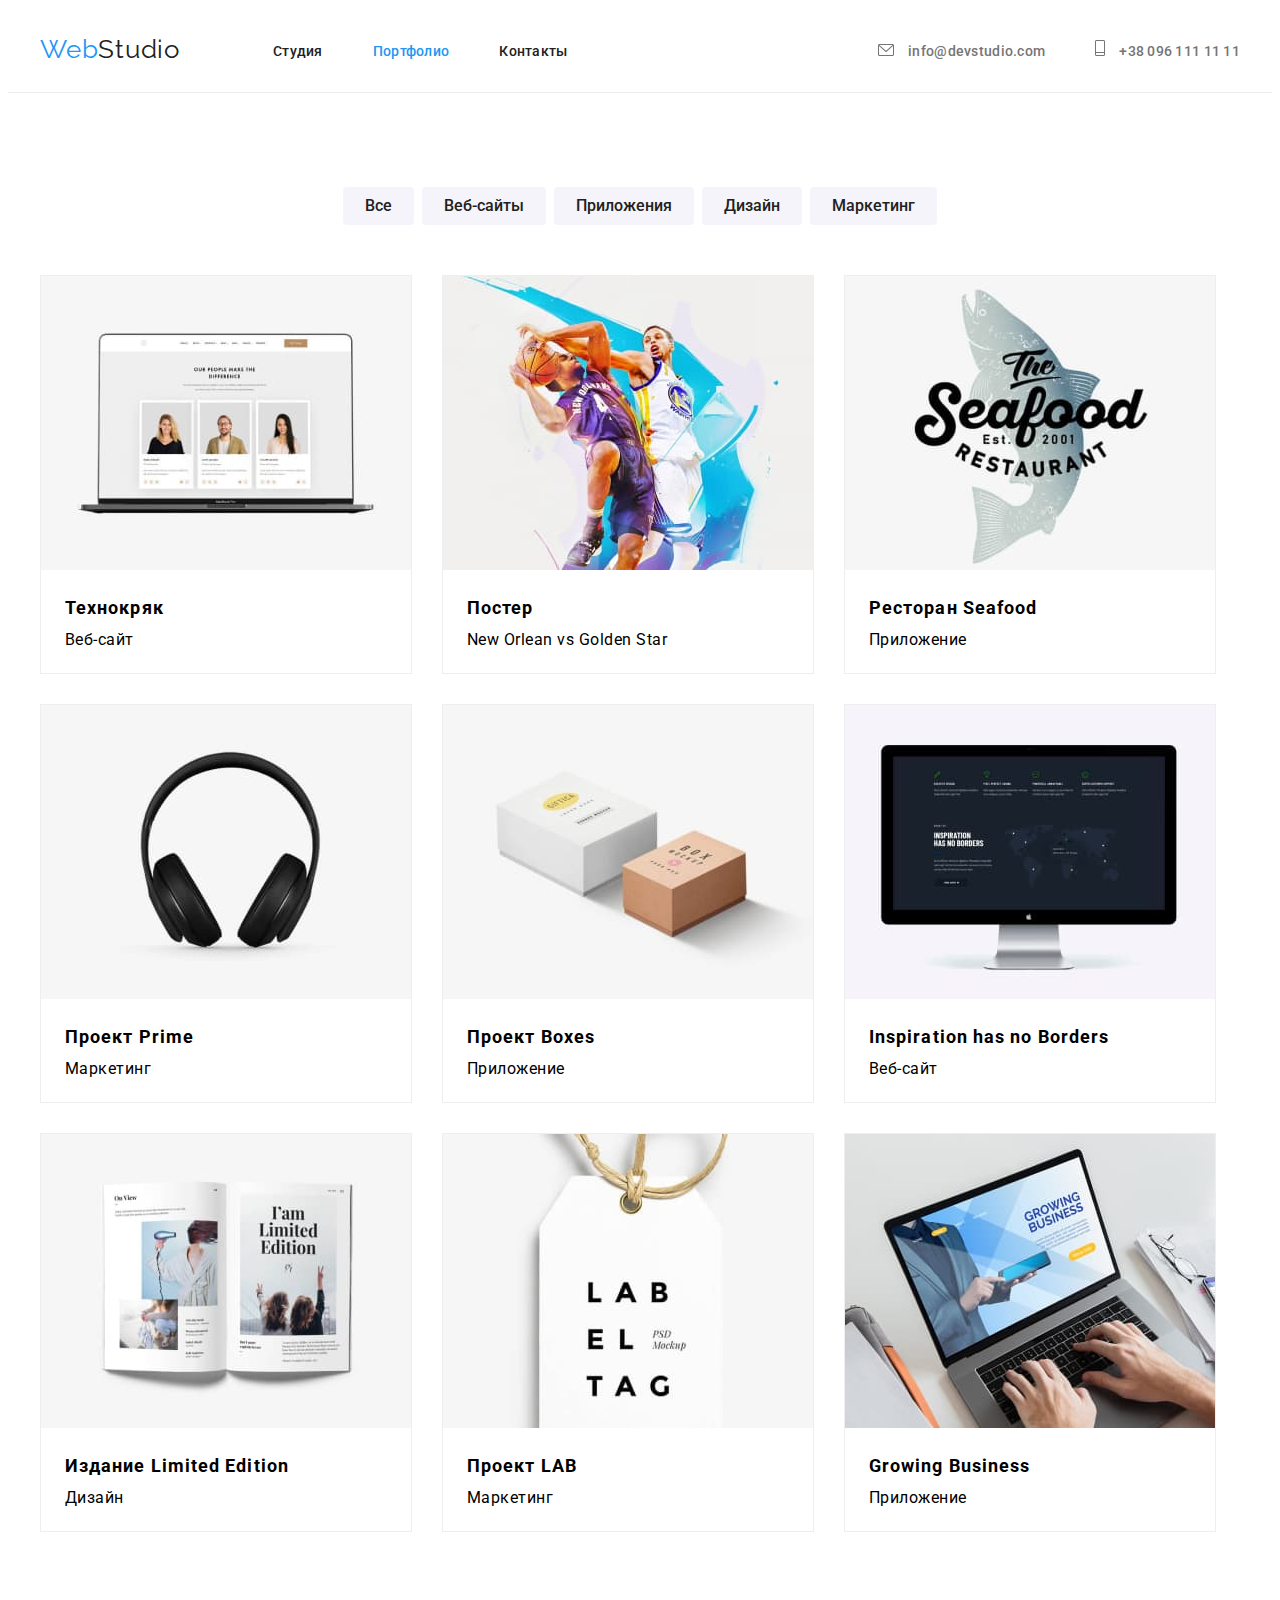
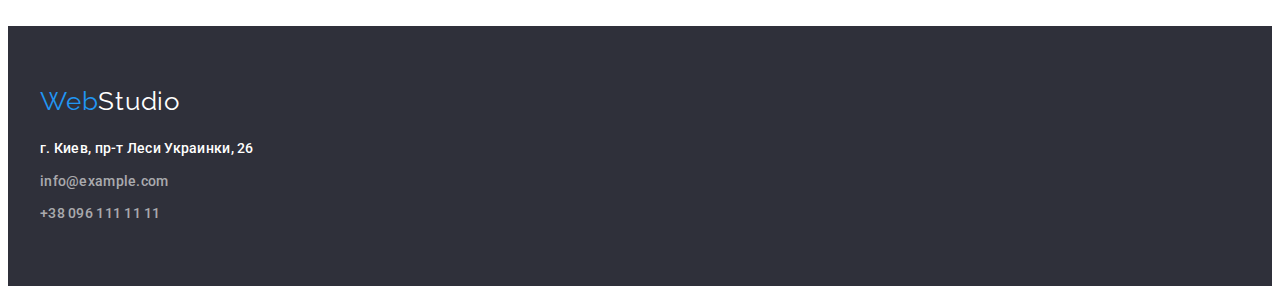
==== portfolio.html @ 7af0844d "rf" ====
<!DOCTYPE html>
<html lang="ru">
  <head>
    <meta charset="UTF-8" />
    <meta http-equiv="X-UA-Compatible" content="IE=edge" />
    <meta name="viewport" content="width=device-width, initial-scale=1.0" />
    <title>Portfolio</title>
    <link rel="preconnect" href="https://fonts.googleapis.com" />
    <link rel="preconnect" href="https://fonts.gstatic.com" crossorigin />
    <link
      href="https://fonts.googleapis.com/css2?family=Raleway:ital,wght@0,700;1,700&display=swap"
      rel="stylesheet"
    />
    <link
      href="https://fonts.googleapis.com/css2?family=Raleway:wght@700&family=Roboto:wght@400;500;700;900&family=Shizuru&display=swap"
      rel="stylesheet"
    />
    <link
      rel="stylesheet"
      href="https://cdnjs.cloudflare.com/ajax/libs/modern-normalize/1.1.0/modern-normalize.min.css"
      integrity="sha512-wpPYUAdjBVSE4KJnH1VR1HeZfpl1ub8YT/NKx4PuQ5NmX2tKuGu6U/JRp5y+Y8XG2tV+wKQpNHVUX03MfMFn9Q=="
      crossorigin="anonymous"
      referrerpolicy="no-referrer"
    />
    <link rel="stylesheet" href="./css/styles.css" />
  </head>
  <body>
    <header class="border">
      <div class="container container-flex">
        <nav class="container-flex">
          <a href="index.html" class="header-logo a logo"
            ><span class="header-logo-styles">Web</span>Studio</a
          >
          <ul class="list container-flex header-stydia">
            <li class="header-info-margin">
              <a class="header-items a" href="index.html">Студия</a>
            </li>
            <li class="header-info-margin header-port">
              <a class="header-items a" href="portfolio.html"
                ><span class="portfolio">Портфолио</span></a
              >
            </li>
            <li class="header-info-margin header-cont">
              <a class="header-items a" href="#contacts">Контакты</a>
            </li>
          </ul>
        </nav>
        <ul class="list container-flex header-email">
          <li class="header-info-margin icon-email">
            <a class="header-contakty a conatakt" href="mailto:"
              >info@devstudio.com</a
            >
          </li>
          <li class="header-info-margin header-tele icon-tel">
            <a class="header-contakty a" href="tel:+380961111111"
              >+38 096 111 11 11</a
            >
          </li>
        </ul>
      </div>
    </header>
    <main>
      <section class="portfolio-section">
        <div class="container">
          <h1 class="visually-hidden">
            Ключевые моменты и решения для бизнеса
          </h1>

          <ul class="list header-flex-partfolio header-center">
            <li class="portfolio-btn-padding">
              <button type="button" class="portfolio-btn btn-text-padding">
                Все
              </button>
            </li>
            <li class="portfolio-btn-padding">
              <button type="button" class="portfolio-btn btn-text-padding">
                Веб-сайты
              </button>
            </li>
            <li class="portfolio-btn-padding">
              <button type="button" class="portfolio-btn btn-text-padding">
                Приложения
              </button>
            </li>
            <li class="portfolio-btn-padding">
              <button type="button" class="portfolio-btn btn-text-padding">
                Дизайн
              </button>
            </li>
            <li class="portfolio-btn-padding">
              <button type="button" class="portfolio-btn btn-text-padding">
                Маркетинг
              </button>
            </li>
          </ul>

          <ul class="portfolio-padding portfolio-img-flex">
            <li class="list border-box flex-box">
              <img
                src="./images/img8.jpg"
                alt="ноутбук с информацией"
                width="370"
                height="294"
              />
              <div class="portfolio-list-test">
                <h2 class="portfolio-text text-box">Технокряк</h2>
                <p class="portfolio-list text-box">Веб-сайт</p>
              </div>
            </li>
            <li class="list border-box flex-box">
              <img
                src="./images/img9.jpg"
                alt="постер с баскетболистами"
                width="370"
                height="294"
              />
              <div class="portfolio-list-test">
                <h2 class="portfolio-text text-box">Постер</h2>
                <p lang="en" class="portfolio-list text-box">
                  New Orlean vs Golden Star
                </p>
              </div class="portfolio-list-test">
            </li>
            <li class="list border-box flex-box">
              <img
                src="./images/img10.jpg"
                alt="логотип ресорана"
                width="370"
                height="294"
              />
              <div class="portfolio-list-test">
                <h2 class="portfolio-text text-box">Ресторан Seafood</h2>
                <p class="portfolio-list text-box">Приложение</p>
              </div>
            </li>
            <li class="list border-box flex-box">
              <img
                src="./images/img11.jpg"
                alt="чёрные большие наушники"
                width="370"
                height="294"
              />
              <div class="portfolio-list-test">
                <h2 class="portfolio-text text-box">Проект Prime</h2>
                <p class="portfolio-list text-box">Маркетинг</p>
              </div>
            </li>
            <li class="list border-box flex-box">
              <img
                src="./images/img12.jpg"
                alt="коробки"
                width="370"
                height="294"
              />
              <div class="portfolio-list-test">
                <h2 class="portfolio-text text-box">Проект Boxes</h2>
                <p class="portfolio-list text-box">Приложение</p>
              </div>
            </li>
            <li class="list border-box flex-box">
              <img
                src="./images/img13.jpg"
                alt="монитор apple"
                width="370"
                height="294"
              />
              <div class="portfolio-list-test">
                <h2 lang="en" class="portfolio-text text-box">
                  Inspiration has no Borders
                </h2>
                <p class="portfolio-list text-box">Веб-сайт</p>
              </div>
            </li>
            <li class="list border-box flex-box">
              <img
                src="./images/img14.jpg"
                alt="открытая книга"
                width="370"
                height="294"
              />
              <div class="portfolio-list-test">
                <h2 class="portfolio-text text-box">Издание Limited Edition</h2>
                <p class="portfolio-list text-box">Дизайн</p>
              </div>
            </li>
            <li class="list border-box flex-box">
              <img
                src="./images/img15.jpg"
                alt="бирка"
                width="370"
                height="294"
              />
              <div class="portfolio-list-test">
                <h2 class="portfolio-text text-box">Проект LAB</h2>
                <p class="portfolio-list text-box">Маркетинг</p>
              </div>
            </li>
            <li class="list border-box flex-box">
              <img
                src="./images/img16.jpg"
                alt="человек печатает на ноутбуке"
                width="370"
                height="294"
              />
              <div class="portfolio-list-test">
                <h2 lang="en" class="portfolio-text text-box">
                  Growing Business
                </h2>
                <p class="portfolio-list text-box">Приложение</p>
              </div>
            </li>
          </ul>
        </div>
      </section>
      <footer class="footer" id="contacts">
        <div class="container">
          <a href="index.html" class="footer-logo a logo"
            >Web<span class="footer-logo-text">Studio</span></a
          >

          <address class="footer-address">
            <ul class="list">
              <li class="cont-padding">
                <a
                  href="https://bit.ly/3pXMvUd"
                  target="_blank"
                  rel="noopener noreferrer"
                  class="footer-item a genera-text header-contakty"
                  >г. Киев, пр-т Леси Украинки, 26</a
                >
              </li>
              <li class="cont-padding">
                <a
                  href="mailto:info@devstudio.com"
                  class="footer-list a header-contakty"
                  >info@example.com</a
                >
              </li>
              <li class="cont-padding">
                <a
                  href="tel:+380961111111"
                  class="footer-list a genera-text header-contakty"
                  >+38 096 111 11 11</a
                >
              </li>
            </ul>
          </address>
        </div>
      </footer>
    </main>
  </body>
</html>
---- css/styles.css ----
:root {
  --header: #ffffff;
  --portfolio: #2196f3;
  --header-logo: #212121;
  --header-logo-styles: #2196f3;
  --header-color: #ffffff;
  --header-items: #212121;
  --main-item-heading: #212121;
  --main-item-text: #757575;
  --main-skills-heading: #212121;
  --team: #f5f4fa;
  --team-name: #212121;
  --team-profession: #757575;
  --footer-logo-text: #ffffff;
  --hero: #2f303a;
  --hover-focus: #2196f3;
  --contacty: #757575;
  --footer-logo: #ffffff;
}

body {
  font-family: "Roboto";
}

.a {
  text-decoration: none;
}
.list {
  padding: 0;
  margin: 0;
  list-style: none;
}

p,
h1,
h2,
h3,
h4,
h5,
h6 {
  margin: 0;
  padding: 0;
}

ul,
ol {
  padding-left: 0;
  margin: 0;
}

button {
  cursor: pointer;
}

img {
  width: 100%;
  height: auto;
  display: block;
}

.container {
  width: 1200px;

  padding: 0 15px;
  margin: 0 auto;
}

.logo {
  font-family: "Raleway";
  font-style: normal;
  font-size: 26px;
  line-height: 1.2;

  letter-spacing: 0.03em;
}

/* .section-avto {
  margin: auto;
} */
/* --------------------------------------------------------------general------------------------------------------------------------ */
.general {
  font-family: inherit;
  font-size: 36px;
  line-height: 1.2;
}

.genera-text {
  font-family: inherit;
  font-size: 14px;
  line-height: 1.71;
  letter-spacing: 0.03em;
}

.item-heading {
  font-family: inherit;
  font-size: 14px;
  line-height: 1.14;
  letter-spacing: 0.03em;
  text-transform: uppercase;
}

.visually-hidden {
  position: absolute;
  white-space: nowrap;
  width: 1px;
  height: 1px;
  overflow: hidden;
  border: 0;
  padding: 0;
  clip: rect(0 0 0 0);
  clip-path: inset(50%);
  margin: -1px;
}

.container-flex {
  display: flex;
  flex-direction: row;
  align-items: center;
}

.border {
  border-bottom: 1px solid #ececec;
}

/* ----------------------------------------------------------header-------------------------------------------------------------- */
.header {
  border-bottom: 1px solid #ececec;

  background: var(--header);
}

.header-center {
  display: flex;
  justify-content: center;
}

.head {
  margin: 24px 0 25px 0;
}

.header-logo {
  color: var(--header-logo);
}

.header-navigation {
  color: var(--header-navigation);
}

.header-logo-styles {
  color: var(--header-logo-styles);
}

.header-flex {
  display: flex;
}

.header-info-margin {
  padding-top: 32px;
  padding-bottom: 32px;
}

.header-flex-partfolio {
  margin-bottom: 50px;

  display: flex;
}

.header-items {
  font-family: inherit;
  font-weight: 500;
  font-size: 14px;
  line-height: 1.2;
  letter-spacing: 0.02em;

  color: var(--header-items);
}

.header-items:hover,
.header-items:focus {
  color: var(--hover-focus);
}

.header-contakty {
  font-family: inherit;
  font-weight: 500;
  font-size: 14px;
  line-height: 1.14;
  letter-spacing: 0.02em;

  color: var(--contacty);
}

.header-contakty:hover,
.header-contakty:focus {
  color: var(--hover-focus);
}

.header-stydia {
  margin-left: 93px;
}

.header-port {
  margin-left: 50px;
}

.header-cont {
  margin-left: 50px;
}

.header-email {
  margin-left: auto;
}

.header-tele {
  margin-left: 50px;
}

/* -----------------------------------------------------------------hero-------------------------------------------------------- */
.hero {
  padding-top: 200px;
  padding-bottom: 200px;
  text-align: center;

  background: var(--hero);
}
.hero-list {
  margin-bottom: 30px;
  margin-left: auto;
  margin-right: auto;

  max-width: 696px;

  font-family: inherit;
  font-weight: 900;
  font-size: 44px;
  line-height: 1.4;
  text-align: center;
  letter-spacing: 0.06em;
  text-transform: uppercase;

  color: var(--header-color);
}

.hero-btn {
  margin-bottom: 0%;

  padding: 10px 32px 10px 32px;

  background: var(--header-logo-styles);
  box-shadow: 0px 4px 4px rgba(0, 0, 0, 0.15);
  border-radius: 4px;
}

.hero-btn-text {
  display: flex;
  align-items: center;
  text-align: center;

  font-family: inherit;
  font-weight: 700;
  font-size: 16px;
  line-height: 1.87;
  letter-spacing: 0.06em;

  color: var(--header-color);
}
/* --------------------------------------------------------------main------------------------------------------------------------ */
.main-bottom {
  padding-bottom: 94px;
}

.main-section {
  padding: 94px 0;
  background: var(--header);
}

.main-item {
  display: flex;
}

.main-item-heading {
  margin-bottom: 10px;
  color: var(--main-item-heading);
}

.main-margin {
  display: inline;
  margin-right: 30px;

  width: 270px;

  font-weight: 400;
  font-size: 14px;
  line-height: 1.7;
  letter-spacing: 0.03em;
}

.main-margin:last-child {
  margin-right: 0;
}

.main-item-text {
  max-width: 270px;

  color: var(--main-item-text);
}

.main-skills-heading {
  margin-bottom: 50px;

  text-align: center;

  letter-spacing: 0.03em;

  color: var(--main-skills-heading);
}

.main-foto {
  margin-right: 30px;
}

.main-foto:last-child {
  margin-right: 0;
}

.section {
  background: #f5f4fa;
  padding: 94px 0;
}
/* --------------------------------------------------------------team------------------------------------------------------------ */

.team {
  padding: 94px 0;

  background: var(--team);
}
.team-heading {
  margin-bottom: 50px;

  text-align: center;

  letter-spacing: 0.03em;

  color: var(--main-skills-heading);
}

.team-foto {
  margin-right: 30px;

  background-color: #ffffff;

  box-shadow: 0px 1px 3px rgba(0, 0, 0, 0.12), 0px 1px 1px rgba(0, 0, 0, 0.14),
    0px 2px 1px rgba(0, 0, 0, 0.2);
  border-radius: 0px 0px 4px 4px;
}

.team-foto:last-child {
  margin-right: 0;
}

.team-name {
  padding-top: 30px;

  text-align: center;

  font-size: 16px;
  line-height: 1.2;
  letter-spacing: 0.03em;

  color: var(--team-name);
}

.team-profession {
  padding-top: 10px;
  padding-bottom: 30px;

  text-align: center;

  font-size: 16px;
  line-height: 1.2;
  letter-spacing: 0.03em;

  color: var(--team-profession);
}

/* ----------------------------------------------------------------footer-------------------------------------------------------------- */
.footer {
  padding-top: 60px;
  padding-bottom: 60px;

  background: var(--hero);
}

.footer-logo {
  display: inline-block;

  margin-bottom: 20px;
  color: #2196f3;
}

.footer-logo-text {
  color: #ffffff;
}

.yu {
  padding-bottom: 0;
}
.cont-padding {
  margin-bottom: 9px;
}
.cont-padding:last-child {
  margin-bottom: 0px;
}

.footer-item {
  color: var(--header-color);
}

.footer-list {
  padding-bottom: 9px;
  padding-bottom: 0;

  color: rgba(255, 255, 255, 0.6);
}

.footer-address {
  font-style: normal;
  font-weight: 400;
  font-size: 14px;
  line-height: 1.7;
  letter-spacing: 0.03em;
  color: var(--white-text-color);
}

/* ---------------------------------------------------------btn---------------------------------------------------------------------- */

.btn-text-padding {
  padding: 6px 22px;
}

/* ----------------------------------------------------------portfolio---------------------------------------------------------------- */

.portfolio-section {
  padding: 94px 0;
}

.portfolio-btn {
  color: #212121;

  border-radius: 4px;
  border: none;
  cursor: pointer;
  background: #f5f4fa;

  font-family: "Roboto";
  font-style: normal;
  font-weight: 500;
  font-size: 16px;
  line-height: 1.6;
}

.portfolio-btn:hover,
.portfolio-btn:focus {
  background-color: #2196f3;
  color: #ffffff;
}

.portfolio {
  color: var(--portfolio);
}

.portfolio-img-flex {
  display: flex;
  flex-wrap: wrap;
}

.portfolio-main {
  font-family: inherit;
  font-size: 16px;
  line-height: 1, 6;
  text-align: center;
  letter-spacing: 0.03em;

  background-color: var(--portfolio-main);
}

.portfolio-img {
  position: absolute;
  width: 370px;
  height: 404px;
  left: 215px;
  top: 262px;

  background: var(--header-color);
  border: 1px solid #eeeeee;
  box-sizing: border-box;
  box-shadow: 0px 1px 1px rgba(0, 0, 0, 0.12), 0px 4px 4px rgba(0, 0, 0, 0.06),
    1px 4px 6px rgba(0, 0, 0, 0.16);
}

/* .portfolio-padding {
  padding-bottom: 94px;
} */

.portfolio-text {
  font-family: inherit;
  font-size: 18px;
  line-height: 2;
  letter-spacing: 0.06em;

  color: var(--items);
}

.portfolio-list {
  font-family: inherit;
  font-weight: 400;
  font-size: 16px;
  line-height: 1, 8;
  letter-spacing: 0.03em;

  color: var(--contakty);
}

.portfolio-kont {
  color: var(--header-color);
}

.button:button {
  color: var(--logo-color);
}

.portfolio-btn-padding {
  margin-right: 8px;
}
.portfolio-btn-padding:last-child {
  margin-right: 0;
}

/* --------------------------------flex-box--------------------------------------- */
.flex-box {
  width: 370px;
  margin-bottom: 30px;
}

.flex-box:nth-child(1n + 7) {
  margin-bottom: 0;
}

.flex-box:nth-child(3n) {
  margin-right: 0;
}

.border-box {
  border: 1px solid #eeeeee;
  margin-right: 30px;
}

.text-box {
  margin-bottom: 4px;
}

.portfolio-list-test {
  padding-top: 20px;
  padding-bottom: 20px;
  padding-left: 24px;
}

/* ----------------------------overlay-------------------------------------- */

.overlay {
  max-width: 1600px;
  height: 600px;
  margin-left: auto;
  margin-right: auto;
  background-repeat: no-repeat;
  background-image: linear-gradient(
      to right,
      rgba(47, 48, 58, 0.4),
      rgba(47, 48, 58, 0.4)
    ),
    url("../images/Img17.jpg");
  background-size: cover;
  background-position: center;
}

.text-item::before {
  display: block;
  content: "";
  height: 120px;
  background-size: 70px;
  background-repeat: no-repeat;
  background-position: center;
  background-color: #f5f4fa;

  margin-bottom: 30px;
}

.icon-delivery::before {
  background-image: url("../images/antenna1.svg");
}

.icon-mobile::before {
  background-image: url("../images/clock1.svg");
}

.icon-code::before {
  background-image: url("../images/diagram1.svg");
}

.icon-item::before {
  background-image: url("../images/astronaut1.svg");
}

.icon-tel::before {
  display: inline-block;
  content: "";
  height: 16px;
  width: 10px;
  background-image: url("../images/Vector.svg");
  background-repeat: no-repeat;
  background-position: bottom;
  margin-right: 10px;
}

.icon-email::before {
  display: inline-block;
  content: "";
  height: 12px;
  width: 16px;
  background-image: url("../images/envelope.svg");
  background-size: contain;
  background-repeat: no-repeat;
  background-position: bottom;
  margin-right: 10px;
}

.icon-social::after {
  display: inline-block;
  content: "";
  height: 12px;
  width: 16px;
  background-image: url("../images/instagram.svg");
}

.team-foto-item {
  display: flex;
  justify-content: center;
  margin-bottom: 30px;
}

.team-foto-ikon + .team-foto-ikon {
  margin-left: 10px;
}

.team-soc-link {
  width: 44px;
  height: 44px;
  background-color: red;
  border-radius: 50px;
  display: flex;
  justify-content: center;
  align-items: center;
}

.team-soc-svg {
  fill: #afb1b8;
}
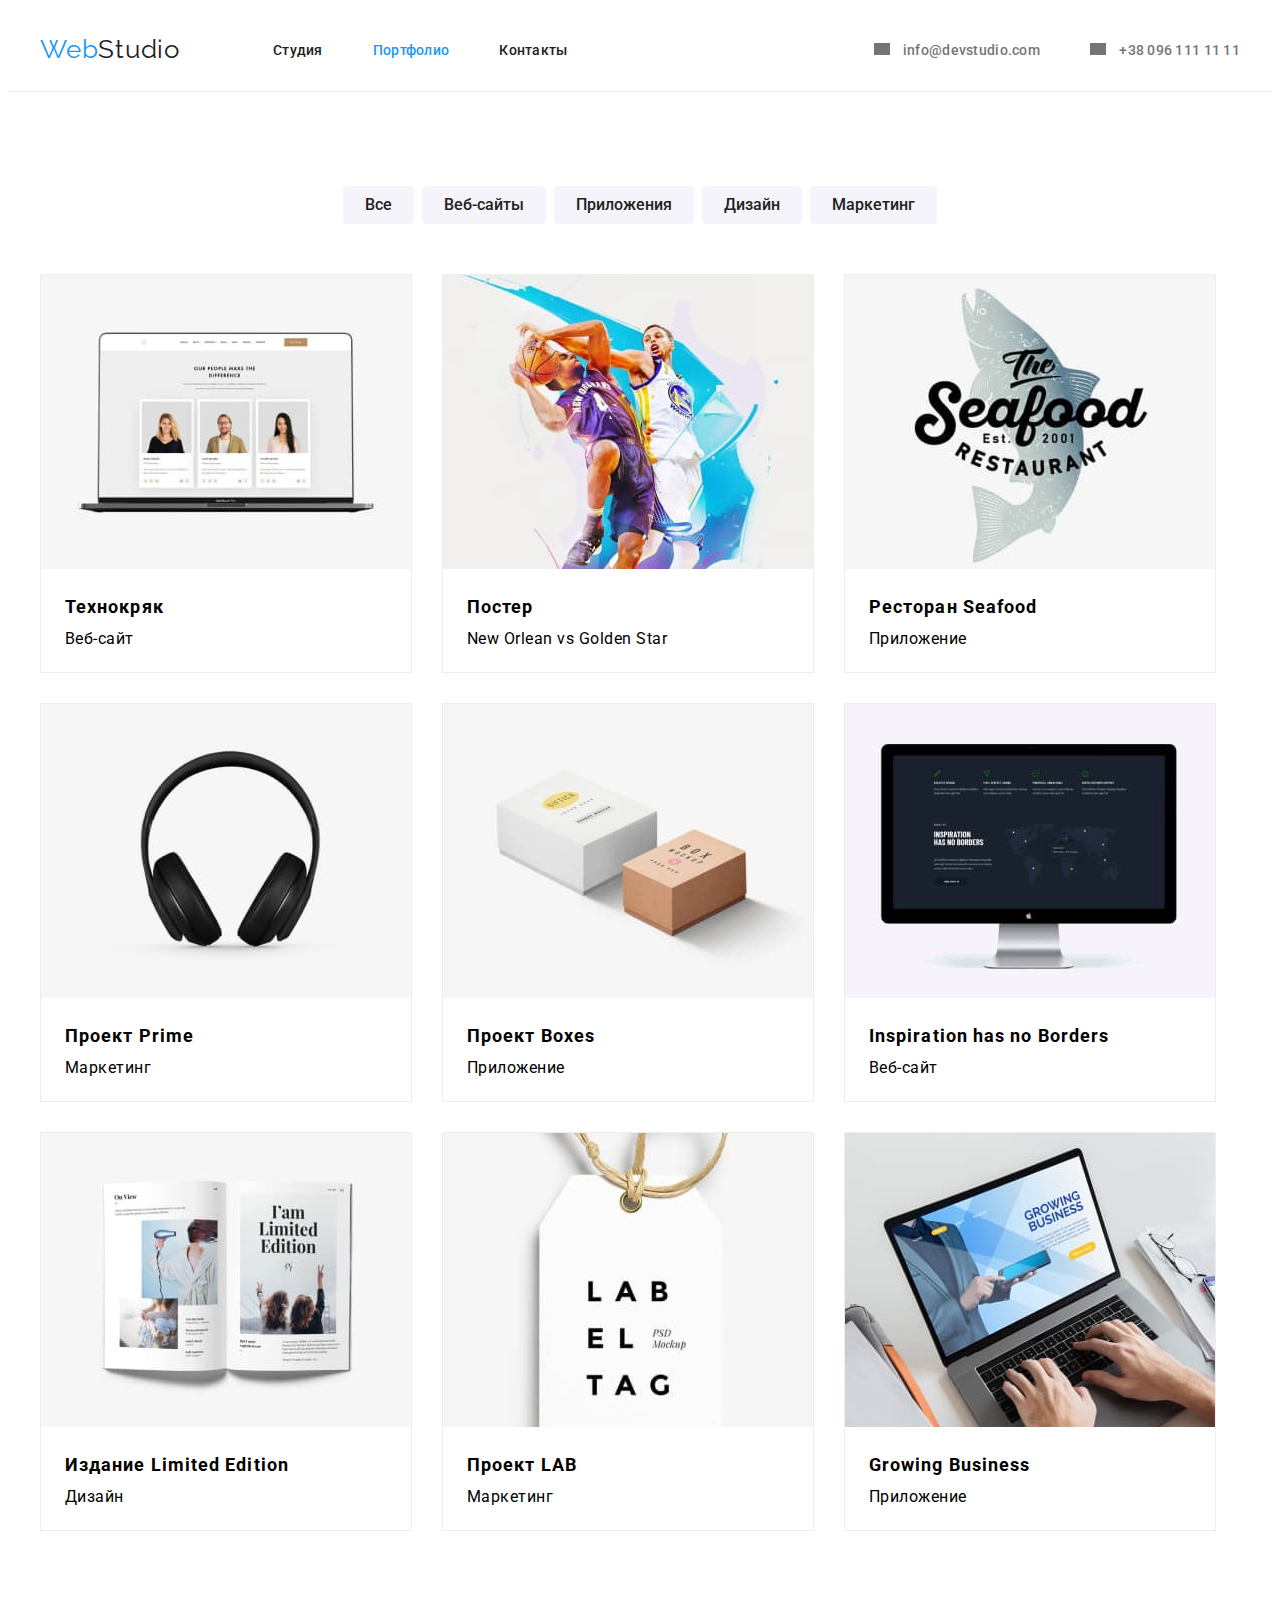
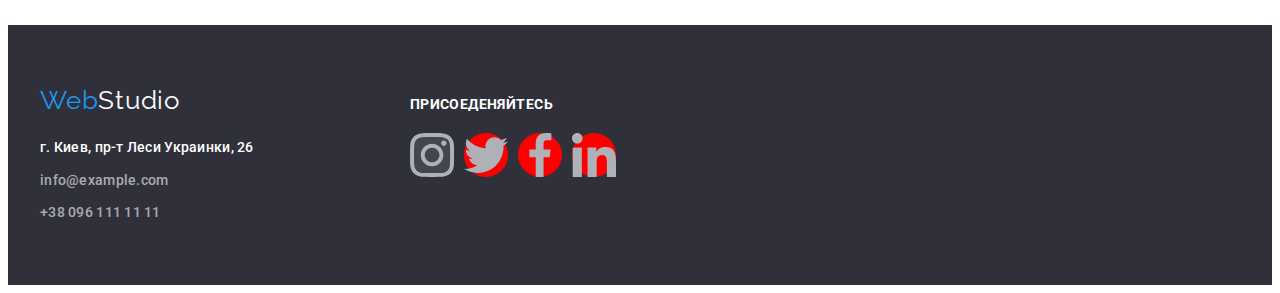
==== commit 4e08c958: "dc" ====
--- a/portfolio.html
+++ b/portfolio.html
@@ -48,12 +48,20 @@
         <ul class="list container-flex header-email">
           <li class="header-info-margin icon-email">
             <a class="header-contakty a conatakt" href="mailto:"
-              >info@devstudio.com</a
+              >
+              <svg class="email" width="16" height="12">
+                <use href="./images/symbol-defs.svg#icon-envelope5"></use>
+              </svg>
+              info@devstudio.com</a
             >
           </li>
           <li class="header-info-margin header-tele icon-tel">
             <a class="header-contakty a" href="tel:+380961111111"
-              >+38 096 111 11 11</a
+              >
+              <svg class="email" width="16" height="12">
+                <use href="./images/symbol-defs.svg#icon-Vector"></use>
+              </svg>
+              +38 096 111 11 11</a
             >
           </li>
         </ul>
@@ -214,37 +222,71 @@
       </section>
       <footer class="footer" id="contacts">
         <div class="container">
-          <a href="index.html" class="footer-logo a logo"
-            >Web<span class="footer-logo-text">Studio</span></a
-          >
-
-          <address class="footer-address">
-            <ul class="list">
-              <li class="cont-padding">
-                <a
-                  href="https://bit.ly/3pXMvUd"
-                  target="_blank"
-                  rel="noopener noreferrer"
-                  class="footer-item a genera-text header-contakty"
-                  >г. Киев, пр-т Леси Украинки, 26</a
-                >
-              </li>
-              <li class="cont-padding">
-                <a
-                  href="mailto:info@devstudio.com"
-                  class="footer-list a header-contakty"
-                  >info@example.com</a
-                >
-              </li>
-              <li class="cont-padding">
-                <a
-                  href="tel:+380961111111"
-                  class="footer-list a genera-text header-contakty"
-                  >+38 096 111 11 11</a
-                >
+          <div class="footer-modern">
+            <a href="index.html" class="footer-logo a logo"
+              >Web<span class="footer-logo-text">Studio</span></a
+            >
+            <address class="footer-address">
+              <ul class="list">
+                <li class="cont-padding">
+                  <a
+                    href="https://bit.ly/3pXMvUd"
+                    target="_blank"
+                    rel="noopener noreferrer"
+                    class="footer-item a genera-text header-contakty"
+                    >г. Киев, пр-т Леси Украинки, 26</a
+                  >
+                </li>
+                <li class="cont-padding">
+                  <a
+                    href="mailto:info@devstudio.com"
+                    class="footer-list a header-contakty"
+                    >info@example.com</a
+                  >
+                </li>
+                <li class="cont-padding">
+                  <a
+                    href="tel:+380961111111"
+                    class="footer-list a genera-text header-contakty"
+                    >+38 096 111 11 11</a
+                  >
+                </li>
+              </ul>
+            </address>
+          </div>
+          <div>
+            <p class="footer-social">ПРИСОЕДЕНЯЙТЕСЬ</p>
+            <ul class="list footer-cont">
+              <li class="footer-emazing footer-social-link">
+                <a href="" class="social-links">
+                  <svg class="footer-color-icon" width="44" height="44">
+                    <use href="./images/symbol-defs.svg#icon-instagram"></use>
+                  </svg>
+                </a>
+              </li>
+              <li class="footer-emazing footer-social-link">
+                <a href="" class="social-links">
+                  <svg class="footer-color-icon" width="44" height="44">
+                    <use href="./images/symbol-defs.svg#icon-twitter"></use>
+                  </svg>
+                </a>
+              </li>
+              <li class="footer-emazing footer-social-link">
+                <a href="" class="social-links">
+                  <svg class="footer-color-icon" width="44" height="44">
+                    <use href="./images/symbol-defs.svg#icon-facebook"></use>
+                  </svg>
+                </a>
+              </li>
+              <li class="footer-emazing footer-social-link">
+                <a href="" class="social-links">
+                  <svg class="footer-color-icon" width="44" height="44">
+                    <use href="./images/symbol-defs.svg#icon-linkedin"></use>
+                  </svg>
+                </a>
               </li>
             </ul>
-          </address>
+          </div>
         </div>
       </footer>
     </main>
--- a/css/styles.css
+++ b/css/styles.css
@@ -327,6 +327,18 @@
   background: #f5f4fa;
   padding: 94px 0;
 }
+
+.main-icon {
+  width: 270px;
+  height: 120px;
+  background-color: #f5f4fa;
+  display: flex;
+  align-items: center;
+  justify-content: center;
+  border-radius: 4px;
+  margin-bottom: 30px;
+}
+
 /* --------------------------------------------------------------team------------------------------------------------------------ */
 
 .team {
@@ -583,57 +595,6 @@
   background-position: center;
 }
 
-.text-item::before {
-  display: block;
-  content: "";
-  height: 120px;
-  background-size: 70px;
-  background-repeat: no-repeat;
-  background-position: center;
-  background-color: #f5f4fa;
-
-  margin-bottom: 30px;
-}
-
-.icon-delivery::before {
-  background-image: url("../images/antenna1.svg");
-}
-
-.icon-mobile::before {
-  background-image: url("../images/clock1.svg");
-}
-
-.icon-code::before {
-  background-image: url("../images/diagram1.svg");
-}
-
-.icon-item::before {
-  background-image: url("../images/astronaut1.svg");
-}
-
-.icon-tel::before {
-  display: inline-block;
-  content: "";
-  height: 16px;
-  width: 10px;
-  background-image: url("../images/Vector.svg");
-  background-repeat: no-repeat;
-  background-position: bottom;
-  margin-right: 10px;
-}
-
-.icon-email::before {
-  display: inline-block;
-  content: "";
-  height: 12px;
-  width: 16px;
-  background-image: url("../images/envelope.svg");
-  background-size: contain;
-  background-repeat: no-repeat;
-  background-position: bottom;
-  margin-right: 10px;
-}
-
 .icon-social::after {
   display: inline-block;
   content: "";
@@ -665,3 +626,134 @@
 .team-soc-svg {
   fill: #afb1b8;
 }
+
+.team-soc-link:hover,
+.team-soc-link:focus {
+  background-color: #2196f3;
+  fill: #ffffff;
+}
+
+.email {
+  margin-right: 10px;
+  background-color: currentColor;
+}
+
+.clients {
+  margin-bottom: 50px;
+
+  font-family: "Roboto";
+  font-style: normal;
+  font-weight: 700;
+  font-size: 36px;
+  line-height: 42px;
+  text-align: center;
+  letter-spacing: 0.03em;
+
+  color: #212121;
+}
+
+.main-clients {
+  padding: 94px 0;
+}
+
+.main-clients-flex {
+  display: flex;
+  justify-content: center;
+}
+
+.main-clients-list + .main-clients-list {
+  margin-left: 30px;
+
+  background-color: red;
+}
+
+.main-clients-list:hover,
+.main-clients-list:focus {
+  background-color: #2196f3;
+  color: #ffffff;
+}
+
+.main-clients-icon {
+  fill: #afb1b8;
+}
+
+.main-web {
+  width: 170px;
+  height: 92px;
+  display: flex;
+  justify-content: center;
+  align-items: center;
+  border: 1px solid #afb1b8;
+  box-sizing: border-box;
+  border-radius: 4px;
+  cursor: pointer;
+}
+
+.footer-text {
+  margin-bottom: 20px;
+}
+
+.footer-link + .footer-link {
+  margin-left: 10px;
+}
+
+.footer-social {
+  margin-bottom: 20px;
+
+  font-family: "Roboto";
+  font-style: normal;
+  font-weight: 700;
+  font-size: 14px;
+  line-height: 1.14;
+  letter-spacing: 0.03em;
+  text-transform: uppercase;
+
+  color: #ffffff;
+}
+
+.footer > .container {
+  display: flex;
+  align-items: baseline;
+}
+
+.footer-modern {
+  margin-right: 156px;
+}
+
+.footer-cont {
+  display: flex;
+  justify-content: center;
+}
+
+.footer-emazing + .footer-emazing {
+  margin-left: 10px;
+  background-color: red;
+}
+
+.footer-social-link {
+  background: rgba(255, 255, 255, 0.1);
+  border-radius: 50%;
+}
+.social-links {
+  width: 44px;
+  height: 44px;
+  border-radius: 50%;
+  display: flex;
+  justify-content: center;
+  align-items: center;
+  cursor: pointer;
+}
+
+.social-links:hover,
+.social-links:focus {
+  background-color: #2196f3;
+}
+
+.footer-color-icon {
+  fill: #ffffff;
+}
+
+.main-clients-link:hover .main-clients-icon,
+.main-clients-link:focus .main-clients-icon {
+  fill: #2196f3;
+}
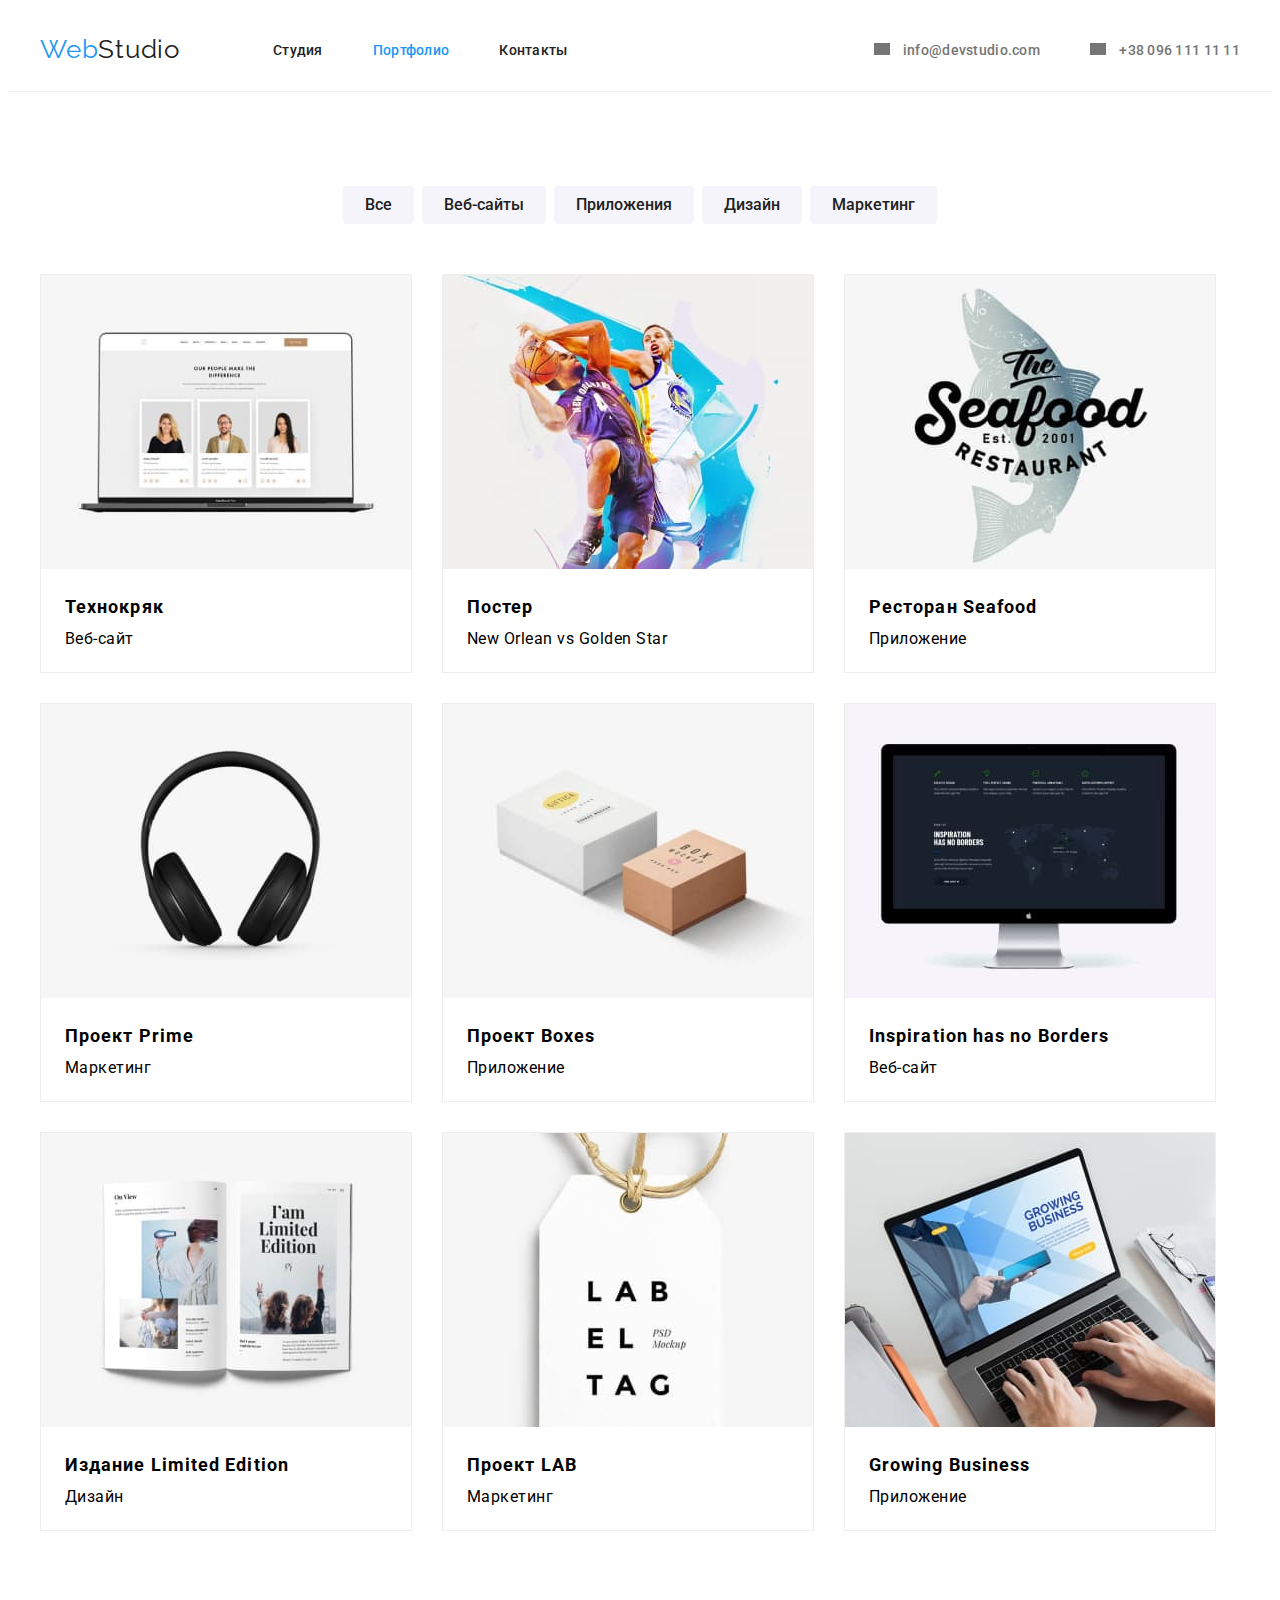
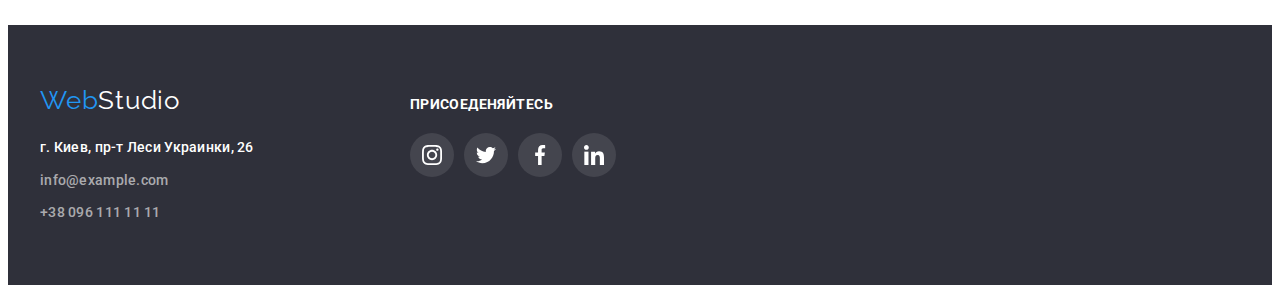
==== commit fc7e9e47: "в" ====
--- a/portfolio.html
+++ b/portfolio.html
@@ -220,7 +220,7 @@
           </ul>
         </div>
       </section>
-      <footer class="footer" id="contacts">
+     <footer class="footer" id="contacts">
         <div class="container">
           <div class="footer-modern">
             <a href="index.html" class="footer-logo a logo"
@@ -259,28 +259,28 @@
             <ul class="list footer-cont">
               <li class="footer-emazing footer-social-link">
                 <a href="" class="social-links">
-                  <svg class="footer-color-icon" width="44" height="44">
+                  <svg class="footer-color-icon" width="20" height="20">
                     <use href="./images/symbol-defs.svg#icon-instagram"></use>
                   </svg>
                 </a>
               </li>
               <li class="footer-emazing footer-social-link">
                 <a href="" class="social-links">
-                  <svg class="footer-color-icon" width="44" height="44">
+                  <svg class="footer-color-icon" width="20" height="20">
                     <use href="./images/symbol-defs.svg#icon-twitter"></use>
                   </svg>
                 </a>
               </li>
               <li class="footer-emazing footer-social-link">
                 <a href="" class="social-links">
-                  <svg class="footer-color-icon" width="44" height="44">
+                  <svg class="footer-color-icon" width="20" height="20">
                     <use href="./images/symbol-defs.svg#icon-facebook"></use>
                   </svg>
                 </a>
               </li>
               <li class="footer-emazing footer-social-link">
                 <a href="" class="social-links">
-                  <svg class="footer-color-icon" width="44" height="44">
+                  <svg class="footer-color-icon" width="20" height="20">
                     <use href="./images/symbol-defs.svg#icon-linkedin"></use>
                   </svg>
                 </a>
--- a/css/styles.css
+++ b/css/styles.css
@@ -616,7 +616,6 @@
 .team-soc-link {
   width: 44px;
   height: 44px;
-  background-color: red;
   border-radius: 50px;
   display: flex;
   justify-content: center;
@@ -624,7 +623,7 @@
 }
 
 .team-soc-svg {
-  fill: #afb1b8;
+  fill: #ffffff;
 }
 
 .team-soc-link:hover,
@@ -663,13 +662,10 @@
 
 .main-clients-list + .main-clients-list {
   margin-left: 30px;
-
-  background-color: red;
 }
 
 .main-clients-list:hover,
 .main-clients-list:focus {
-  background-color: #2196f3;
   color: #ffffff;
 }
 
@@ -727,7 +723,6 @@
 
 .footer-emazing + .footer-emazing {
   margin-left: 10px;
-  background-color: red;
 }
 
 .footer-social-link {
@@ -735,6 +730,7 @@
   border-radius: 50%;
 }
 .social-links {
+  fill: #ffffff;
   width: 44px;
   height: 44px;
   border-radius: 50%;
@@ -753,7 +749,11 @@
   fill: #ffffff;
 }
 
-.main-clients-link:hover .main-clients-icon,
-.main-clients-link:focus .main-clients-icon {
-  fill: #2196f3;
-}
+.main-clients-icon:hover,
+.main-clients-icon:focus {
+  border: 1px solid #2196f3;
+}
+
+.logo-items {
+  background-color: currentColor;
+}
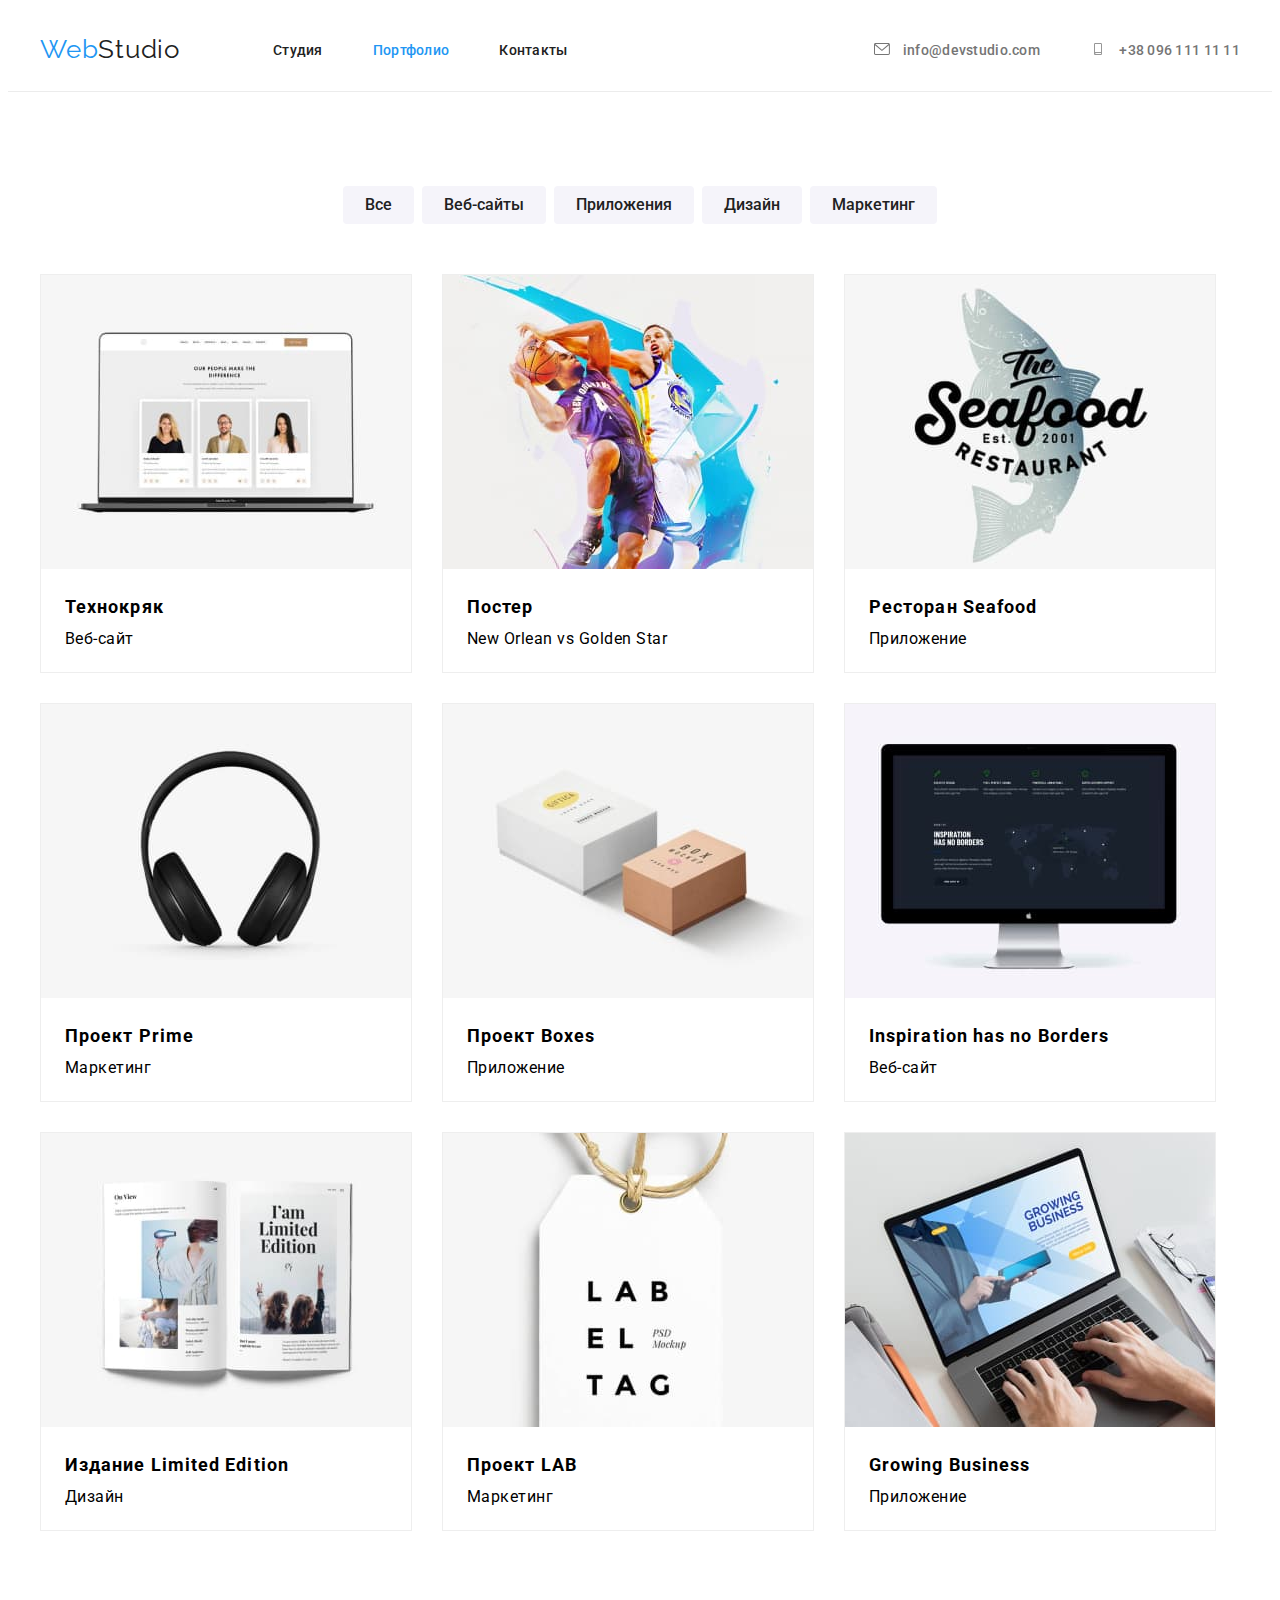
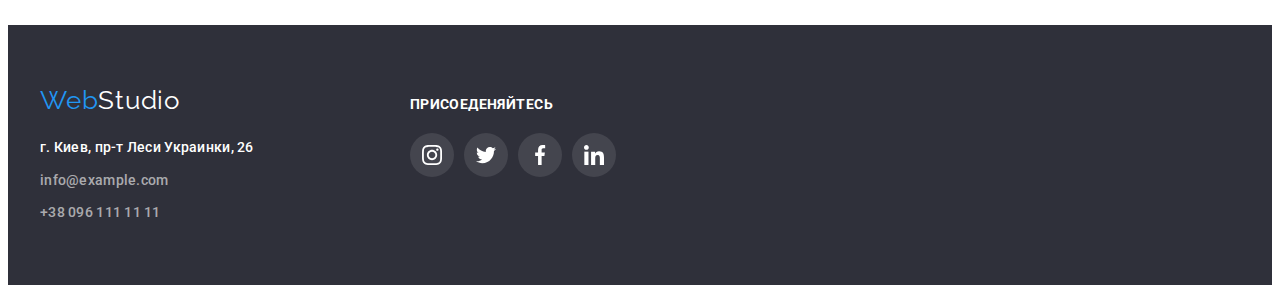
==== commit dc12bb69: "Домашня робота" ====
--- a/portfolio.html
+++ b/portfolio.html
@@ -45,21 +45,19 @@
             </li>
           </ul>
         </nav>
-        <ul class="list container-flex header-email">
+      <ul class="list container-flex header-email">
           <li class="header-info-margin icon-email">
-            <a class="header-contakty a conatakt" href="mailto:"
-              >
+            <a class="header-contakty a conatakt header-mail" href="mailto:">
               <svg class="email" width="16" height="12">
-                <use href="./images/symbol-defs.svg#icon-envelope5"></use>
+                <use href="./images/symbol-defs.svg#icon-envelope"></use>
               </svg>
               info@devstudio.com</a
             >
           </li>
-          <li class="header-info-margin header-tele icon-tel">
-            <a class="header-contakty a" href="tel:+380961111111"
-              >
+          <li class="header-info-margin header-tele">
+            <a class="header-contakty a header-tel" href="tel:+380961111111">
               <svg class="email" width="16" height="12">
-                <use href="./images/symbol-defs.svg#icon-Vector"></use>
+                <use href="./images/symbol-defs.svg#icon-smartphone"></use>
               </svg>
               +38 096 111 11 11</a
             >
--- a/css/styles.css
+++ b/css/styles.css
@@ -74,9 +74,6 @@
   letter-spacing: 0.03em;
 }
 
-/* .section-avto {
-  margin: auto;
-} */
 /* --------------------------------------------------------------general------------------------------------------------------------ */
 .general {
   font-family: inherit;
@@ -215,6 +212,9 @@
   margin-left: 50px;
 }
 
+.email {
+  margin-right: 10px;
+}
 /* -----------------------------------------------------------------hero-------------------------------------------------------- */
 .hero {
   padding-top: 200px;
@@ -265,6 +265,7 @@
   color: var(--header-color);
 }
 /* --------------------------------------------------------------main------------------------------------------------------------ */
+
 .main-bottom {
   padding-bottom: 94px;
 }
@@ -339,6 +340,45 @@
   margin-bottom: 30px;
 }
 
+.main-clients-icon:hover,
+.main-clients-icon:focus {
+  fill: #2196f3;
+}
+
+.main-clients-icon:hover,
+.main-clients-icon:focus {
+  border: 1px solid #2196f3;
+}
+
+.main-clients {
+  padding: 94px 0;
+}
+
+.main-clients-flex {
+  display: flex;
+  justify-content: center;
+}
+
+.main-clients-list + .main-clients-list {
+  margin-left: 30px;
+}
+
+.main-clients-icon {
+  fill: #afb1b8;
+}
+
+.main-web {
+  width: 170px;
+  height: 92px;
+  display: flex;
+  justify-content: center;
+  align-items: center;
+  border: 1px solid #afb1b8;
+  box-sizing: border-box;
+  border-radius: 4px;
+  cursor: pointer;
+}
+
 /* --------------------------------------------------------------team------------------------------------------------------------ */
 
 .team {
@@ -393,6 +433,39 @@
   letter-spacing: 0.03em;
 
   color: var(--team-profession);
+}
+
+.team-foto-item {
+  display: flex;
+  justify-content: center;
+  margin-bottom: 30px;
+}
+
+.team-foto-ikon + .team-foto-ikon {
+  margin-left: 10px;
+}
+
+.team-soc-link {
+  width: 44px;
+  height: 44px;
+  border-radius: 50px;
+  display: flex;
+  justify-content: center;
+  align-items: center;
+}
+
+.team-soc-svg {
+  fill: #afb1b8;
+}
+
+.team-soc-link:hover,
+.team-soc-link:focus {
+  background-color: #2196f3;
+}
+
+.team-soc-link:hover .team-soc-svg,
+.team-soc-link:focus .team-soc-svg {
+  fill: #ffffff;
 }
 
 /* ----------------------------------------------------------------footer-------------------------------------------------------------- */
@@ -510,10 +583,6 @@
     1px 4px 6px rgba(0, 0, 0, 0.16);
 }
 
-/* .portfolio-padding {
-  padding-bottom: 94px;
-} */
-
 .portfolio-text {
   font-family: inherit;
   font-size: 18px;
@@ -535,6 +604,12 @@
 
 .portfolio-kont {
   color: var(--header-color);
+}
+
+.portfolio-list-test {
+  padding-top: 20px;
+  padding-bottom: 20px;
+  padding-left: 24px;
 }
 
 .button:button {
@@ -562,6 +637,11 @@
   margin-right: 0;
 }
 
+.flex-box:hover {
+  box-shadow: 0px 1px 1px rgba(0, 0, 0, 0.12), 0px 4px 4px rgba(0, 0, 0, 0.06),
+    1px 4px 6px rgba(0, 0, 0, 0.16);
+}
+
 .border-box {
   border: 1px solid #eeeeee;
   margin-right: 30px;
@@ -569,12 +649,6 @@
 
 .text-box {
   margin-bottom: 4px;
-}
-
-.portfolio-list-test {
-  padding-top: 20px;
-  padding-bottom: 20px;
-  padding-left: 24px;
 }
 
 /* ----------------------------overlay-------------------------------------- */
@@ -603,38 +677,73 @@
   background-image: url("../images/instagram.svg");
 }
 
-.team-foto-item {
+.footer-text {
+  margin-bottom: 20px;
+}
+
+.footer-link + .footer-link {
+  margin-left: 10px;
+}
+
+.footer-social {
+  margin-bottom: 20px;
+
+  font-family: "Roboto";
+  font-style: normal;
+  font-weight: 700;
+  font-size: 14px;
+  line-height: 1.14;
+  letter-spacing: 0.03em;
+  text-transform: uppercase;
+
+  color: #ffffff;
+}
+
+.footer > .container {
+  display: flex;
+  align-items: baseline;
+}
+
+.footer-modern {
+  margin-right: 156px;
+}
+
+.footer-cont {
   display: flex;
   justify-content: center;
-  margin-bottom: 30px;
-}
-
-.team-foto-ikon + .team-foto-ikon {
+}
+
+.footer-emazing + .footer-emazing {
   margin-left: 10px;
 }
 
-.team-soc-link {
+.footer-social-link {
+  background: rgba(255, 255, 255, 0.1);
+  border-radius: 50%;
+}
+
+.footer-color-icon {
+  fill: #ffffff;
+}
+
+.logo-items {
+  background-color: currentColor;
+}
+
+.social-links {
+  fill: #ffffff;
   width: 44px;
   height: 44px;
-  border-radius: 50px;
+  border-radius: 50%;
   display: flex;
   justify-content: center;
   align-items: center;
-}
-
-.team-soc-svg {
-  fill: #ffffff;
-}
-
-.team-soc-link:hover,
-.team-soc-link:focus {
+  cursor: pointer;
+}
+
+.social-links:hover,
+.social-links:focus {
   background-color: #2196f3;
-  fill: #ffffff;
-}
-
-.email {
-  margin-right: 10px;
-  background-color: currentColor;
 }
 
 .clients {
@@ -650,110 +759,3 @@
 
   color: #212121;
 }
-
-.main-clients {
-  padding: 94px 0;
-}
-
-.main-clients-flex {
-  display: flex;
-  justify-content: center;
-}
-
-.main-clients-list + .main-clients-list {
-  margin-left: 30px;
-}
-
-.main-clients-list:hover,
-.main-clients-list:focus {
-  color: #ffffff;
-}
-
-.main-clients-icon {
-  fill: #afb1b8;
-}
-
-.main-web {
-  width: 170px;
-  height: 92px;
-  display: flex;
-  justify-content: center;
-  align-items: center;
-  border: 1px solid #afb1b8;
-  box-sizing: border-box;
-  border-radius: 4px;
-  cursor: pointer;
-}
-
-.footer-text {
-  margin-bottom: 20px;
-}
-
-.footer-link + .footer-link {
-  margin-left: 10px;
-}
-
-.footer-social {
-  margin-bottom: 20px;
-
-  font-family: "Roboto";
-  font-style: normal;
-  font-weight: 700;
-  font-size: 14px;
-  line-height: 1.14;
-  letter-spacing: 0.03em;
-  text-transform: uppercase;
-
-  color: #ffffff;
-}
-
-.footer > .container {
-  display: flex;
-  align-items: baseline;
-}
-
-.footer-modern {
-  margin-right: 156px;
-}
-
-.footer-cont {
-  display: flex;
-  justify-content: center;
-}
-
-.footer-emazing + .footer-emazing {
-  margin-left: 10px;
-}
-
-.footer-social-link {
-  background: rgba(255, 255, 255, 0.1);
-  border-radius: 50%;
-}
-.social-links {
-  fill: #ffffff;
-  width: 44px;
-  height: 44px;
-  border-radius: 50%;
-  display: flex;
-  justify-content: center;
-  align-items: center;
-  cursor: pointer;
-}
-
-.social-links:hover,
-.social-links:focus {
-  background-color: #2196f3;
-}
-
-.footer-color-icon {
-  fill: #ffffff;
-}
-
-.main-clients-icon:hover,
-.main-clients-icon:focus {
-  border: 1px solid #2196f3;
-}
-
-.logo-items {
-  background-color: currentColor;
-}
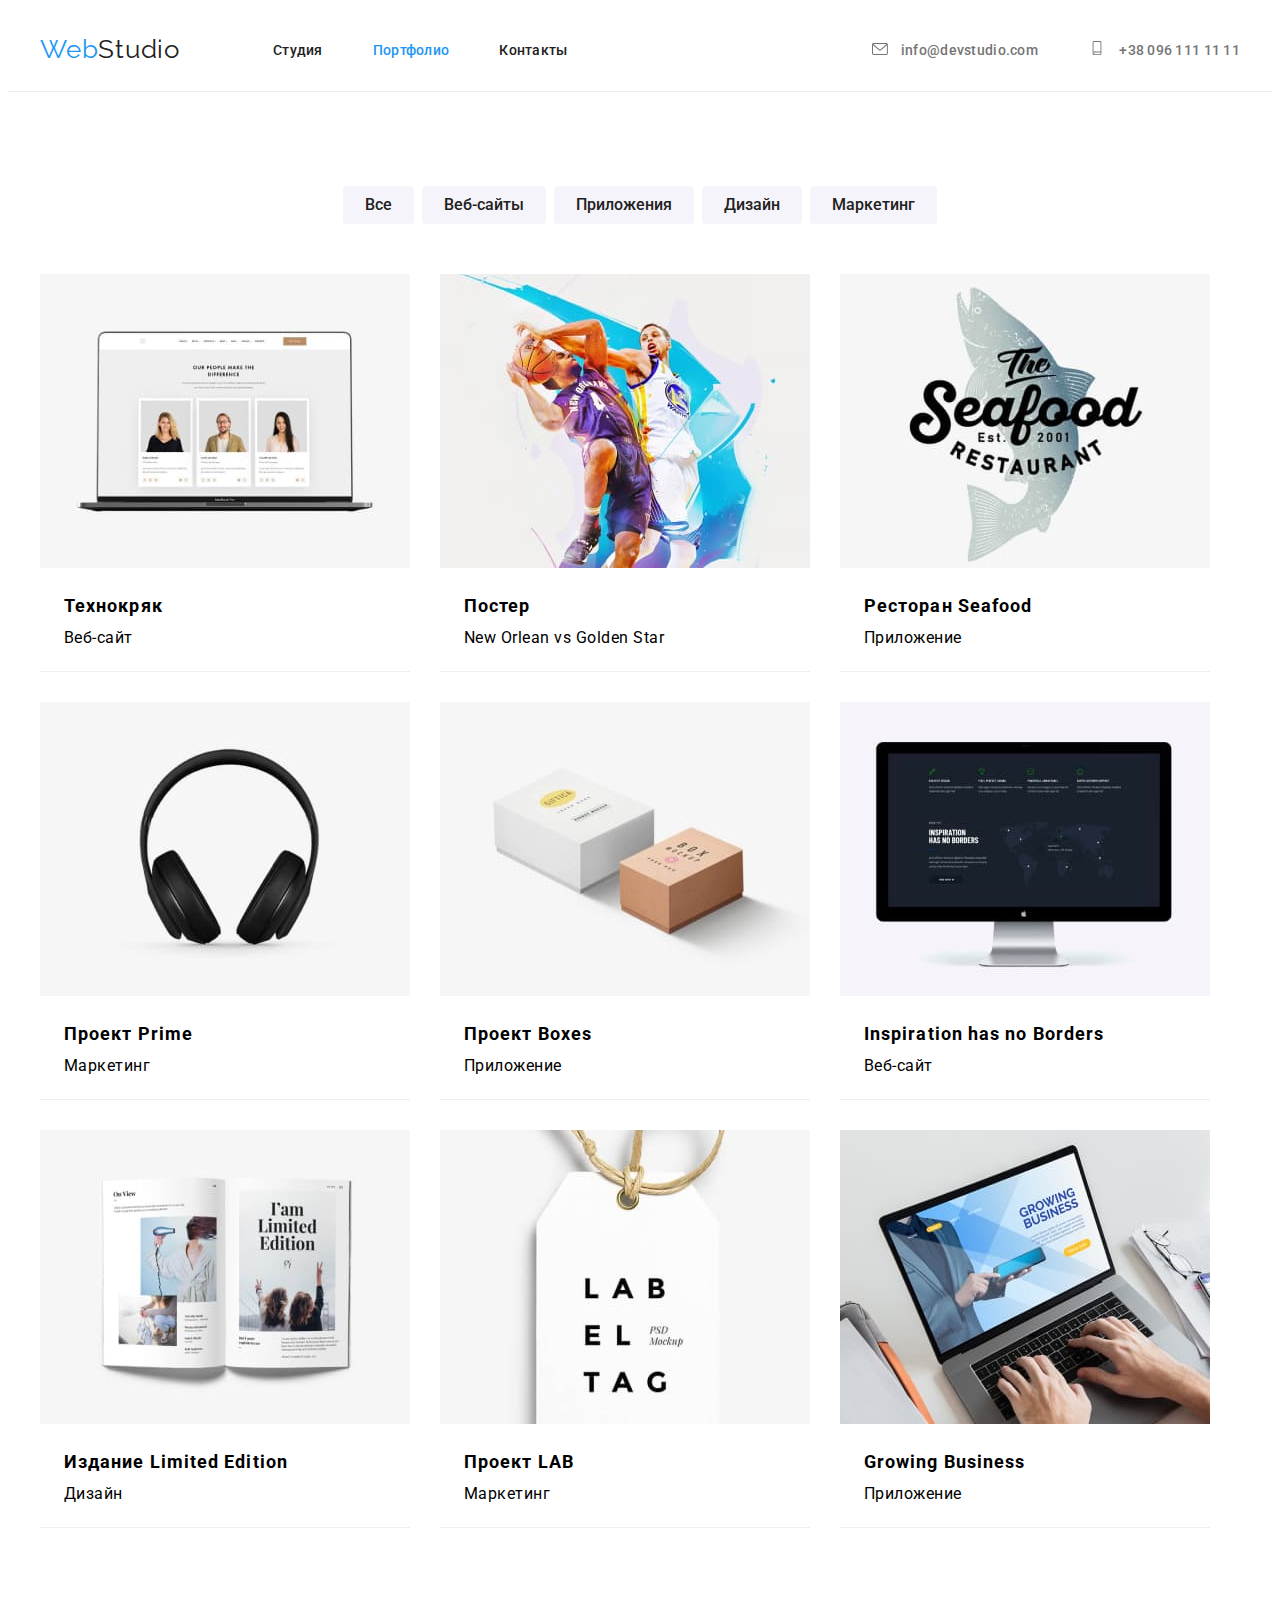
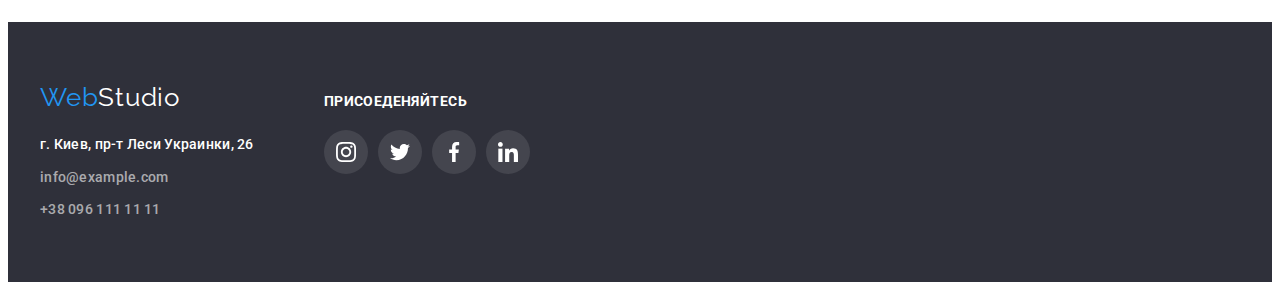
==== commit 5f56656f: "Homework" ====
--- a/portfolio.html
+++ b/portfolio.html
@@ -45,9 +45,9 @@
             </li>
           </ul>
         </nav>
-      <ul class="list container-flex header-email">
-          <li class="header-info-margin icon-email">
-            <a class="header-contakty a conatakt header-mail" href="mailto:">
+        <ul class="list container-flex header-email">
+          <li class="header-info-margin">
+            <a class="header-contakty a" href="mailto:">
               <svg class="email" width="16" height="12">
                 <use href="./images/symbol-defs.svg#icon-envelope"></use>
               </svg>
@@ -56,7 +56,7 @@
           </li>
           <li class="header-info-margin header-tele">
             <a class="header-contakty a header-tel" href="tel:+380961111111">
-              <svg class="email" width="16" height="12">
+              <svg class="email" width="18" height="14">
                 <use href="./images/symbol-defs.svg#icon-smartphone"></use>
               </svg>
               +38 096 111 11 11</a
@@ -102,123 +102,143 @@
 
           <ul class="portfolio-padding portfolio-img-flex">
             <li class="list border-box flex-box">
-              <img
-                src="./images/img8.jpg"
-                alt="ноутбук с информацией"
-                width="370"
-                height="294"
-              />
-              <div class="portfolio-list-test">
-                <h2 class="portfolio-text text-box">Технокряк</h2>
-                <p class="portfolio-list text-box">Веб-сайт</p>
-              </div>
-            </li>
-            <li class="list border-box flex-box">
-              <img
-                src="./images/img9.jpg"
-                alt="постер с баскетболистами"
-                width="370"
-                height="294"
-              />
-              <div class="portfolio-list-test">
-                <h2 class="portfolio-text text-box">Постер</h2>
-                <p lang="en" class="portfolio-list text-box">
-                  New Orlean vs Golden Star
-                </p>
-              </div class="portfolio-list-test">
-            </li>
-            <li class="list border-box flex-box">
-              <img
-                src="./images/img10.jpg"
-                alt="логотип ресорана"
-                width="370"
-                height="294"
-              />
-              <div class="portfolio-list-test">
-                <h2 class="portfolio-text text-box">Ресторан Seafood</h2>
-                <p class="portfolio-list text-box">Приложение</p>
-              </div>
-            </li>
-            <li class="list border-box flex-box">
-              <img
-                src="./images/img11.jpg"
-                alt="чёрные большие наушники"
-                width="370"
-                height="294"
-              />
-              <div class="portfolio-list-test">
-                <h2 class="portfolio-text text-box">Проект Prime</h2>
-                <p class="portfolio-list text-box">Маркетинг</p>
-              </div>
-            </li>
-            <li class="list border-box flex-box">
-              <img
-                src="./images/img12.jpg"
-                alt="коробки"
-                width="370"
-                height="294"
-              />
-              <div class="portfolio-list-test">
-                <h2 class="portfolio-text text-box">Проект Boxes</h2>
-                <p class="portfolio-list text-box">Приложение</p>
-              </div>
-            </li>
-            <li class="list border-box flex-box">
-              <img
-                src="./images/img13.jpg"
-                alt="монитор apple"
-                width="370"
-                height="294"
-              />
-              <div class="portfolio-list-test">
-                <h2 lang="en" class="portfolio-text text-box">
-                  Inspiration has no Borders
-                </h2>
-                <p class="portfolio-list text-box">Веб-сайт</p>
-              </div>
-            </li>
-            <li class="list border-box flex-box">
-              <img
-                src="./images/img14.jpg"
-                alt="открытая книга"
-                width="370"
-                height="294"
-              />
-              <div class="portfolio-list-test">
-                <h2 class="portfolio-text text-box">Издание Limited Edition</h2>
-                <p class="portfolio-list text-box">Дизайн</p>
-              </div>
-            </li>
-            <li class="list border-box flex-box">
-              <img
-                src="./images/img15.jpg"
-                alt="бирка"
-                width="370"
-                height="294"
-              />
-              <div class="portfolio-list-test">
-                <h2 class="portfolio-text text-box">Проект LAB</h2>
-                <p class="portfolio-list text-box">Маркетинг</p>
-              </div>
-            </li>
-            <li class="list border-box flex-box">
-              <img
-                src="./images/img16.jpg"
-                alt="человек печатает на ноутбуке"
-                width="370"
-                height="294"
-              />
-              <div class="portfolio-list-test">
-                <h2 lang="en" class="portfolio-text text-box">
-                  Growing Business
-                </h2>
-                <p class="portfolio-list text-box">Приложение</p>
-              </div>
+              <a class="flex-shadow">
+                <img
+                  src="./images/img8.jpg"
+                  alt="ноутбук с информацией"
+                  width="370"
+                  height="294"
+                />
+                <div class="portfolio-list-test">
+                  <h2 class="portfolio-text text-box">Технокряк</h2>
+                  <p class="portfolio-list text-box">Веб-сайт</p>
+                </div>
+              </a>
+            </li>
+            <li class="list border-box flex-box">
+              <a class="flex-shadow">
+                <img
+                  src="./images/img9.jpg"
+                  alt="постер с баскетболистами"
+                  width="370"
+                  height="294"
+                />
+                <div class="portfolio-list-test">
+                  <h2 class="portfolio-text text-box">Постер</h2>
+                  <p lang="en" class="portfolio-list text-box">
+                    New Orlean vs Golden Star
+                  </p>
+                </div>
+              </a>
+            </li>
+            <li class="list border-box flex-box">
+              <a class="flex-shadow">
+                <img
+                  src="./images/img10.jpg"
+                  alt="логотип ресорана"
+                  width="370"
+                  height="294"
+                />
+                <div class="portfolio-list-test">
+                  <h2 class="portfolio-text text-box">Ресторан Seafood</h2>
+                  <p class="portfolio-list text-box">Приложение</p>
+                </div>
+              </a>
+            </li>
+            <li class="list border-box flex-box">
+              <a class="flex-shadow">
+                <img
+                  src="./images/img11.jpg"
+                  alt="чёрные большие наушники"
+                  width="370"
+                  height="294"
+                />
+                <div class="portfolio-list-test">
+                  <h2 class="portfolio-text text-box">Проект Prime</h2>
+                  <p class="portfolio-list text-box">Маркетинг</p>
+                </div>
+              </a>
+            </li>
+            <li class="list border-box flex-box">
+              <a class="flex-shadow">
+                <img
+                  src="./images/img12.jpg"
+                  alt="коробки"
+                  width="370"
+                  height="294"
+                />
+                <div class="portfolio-list-test">
+                  <h2 class="portfolio-text text-box">Проект Boxes</h2>
+                  <p class="portfolio-list text-box">Приложение</p>
+                </div>
+              </a>
+            </li>
+            <li class="list border-box flex-box">
+              <a class="flex-shadow">
+                <img
+                  src="./images/img13.jpg"
+                  alt="монитор apple"
+                  width="370"
+                  height="294"
+                />
+                <div class="portfolio-list-test">
+                  <h2 lang="en" class="portfolio-text text-box">
+                    Inspiration has no Borders
+                  </h2>
+                  <p class="portfolio-list text-box">Веб-сайт</p>
+                </div>
+              </a>
+            </li>
+            <li class="list border-box flex-box">
+              <a class="flex-shadow">
+                <img
+                  src="./images/img14.jpg"
+                  alt="открытая книга"
+                  width="370"
+                  height="294"
+                />
+                <div class="portfolio-list-test">
+                  <h2 class="portfolio-text text-box">
+                    Издание Limited Edition
+                  </h2>
+                  <p class="portfolio-list text-box">Дизайн</p>
+                </div>
+              </a>
+            </li>
+            <li class="list border-box flex-box">
+              <a class="flex-shadow">
+                <img
+                  src="./images/img15.jpg"
+                  alt="бирка"
+                  width="370"
+                  height="294"
+                />
+                <div class="portfolio-list-test">
+                  <h2 class="portfolio-text text-box">Проект LAB</h2>
+                  <p class="portfolio-list text-box">Маркетинг</p>
+                </div>
+              </a>
+            </li>
+            <li class="list border-box flex-box">
+              <a class="flex-shadow">
+                <img
+                  src="./images/img16.jpg"
+                  alt="человек печатает на ноутбуке"
+                  width="370"
+                  height="294"
+                />
+                <div class="portfolio-list-test">
+                  <h2 lang="en" class="portfolio-text text-box">
+                    Growing Business
+                  </h2>
+                  <p class="portfolio-list text-box">Приложение</p>
+                </div>
+              </a>
             </li>
           </ul>
         </div>
       </section>
-     <footer class="footer" id="contacts">
+      <footer class="footer" id="contacts">
         <div class="container">
           <div class="footer-modern">
             <a href="index.html" class="footer-logo a logo"
--- a/css/styles.css
+++ b/css/styles.css
@@ -192,6 +192,10 @@
   color: var(--hover-focus);
 }
 
+.email {
+  fill: currentColor;
+}
+
 .header-stydia {
   margin-left: 93px;
 }
@@ -249,6 +253,7 @@
   background: var(--header-logo-styles);
   box-shadow: 0px 4px 4px rgba(0, 0, 0, 0.15);
   border-radius: 4px;
+  border: none;
 }
 
 .hero-btn-text {
@@ -550,6 +555,13 @@
   color: #ffffff;
 }
 
+.portfolio-btn:hover,
+.portfolio-btn:focus {
+  box-shadow: 0px 3px 1px rgba(0, 0, 0, 0.1), 0px 1px 2px rgba(0, 0, 0, 0.08),
+    0px 2px 2px rgba(0, 0, 0, 0.12);
+  border-radius: 4px;
+}
+
 .portfolio {
   color: var(--portfolio);
 }
@@ -642,8 +654,14 @@
     1px 4px 6px rgba(0, 0, 0, 0.16);
 }
 
+/* .flex-shadow:hover,
+.flex-shadow:focus {
+  box-shadow: 0px 1px 1px rgba(0, 0, 0, 0.12), 0px 4px 4px rgba(0, 0, 0, 0.06),
+    1px 4px 6px rgba(0, 0, 0, 0.16);
+} */
+
 .border-box {
-  border: 1px solid #eeeeee;
+  border-bottom: 1px solid #eeeeee;
   margin-right: 30px;
 }
 
@@ -705,7 +723,7 @@
 }
 
 .footer-modern {
-  margin-right: 156px;
+  margin-right: 70px;
 }
 
 .footer-cont {
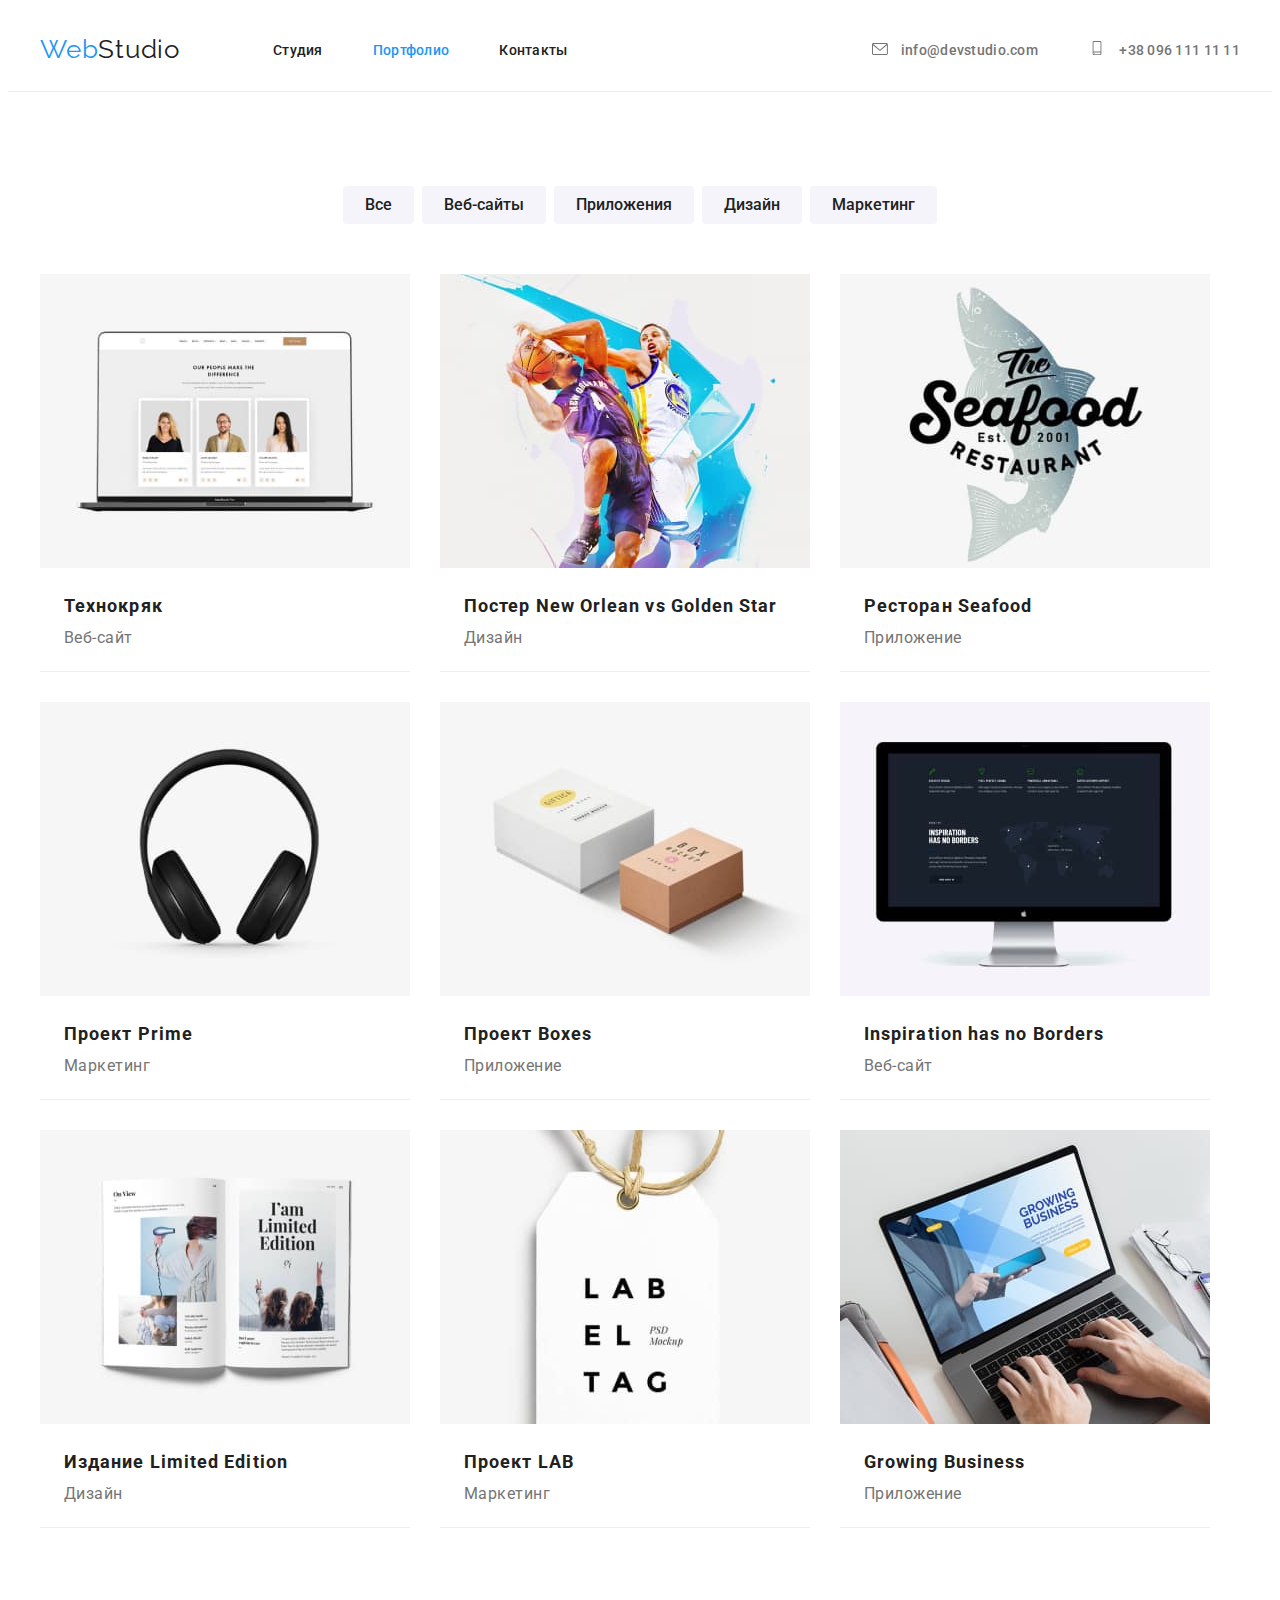
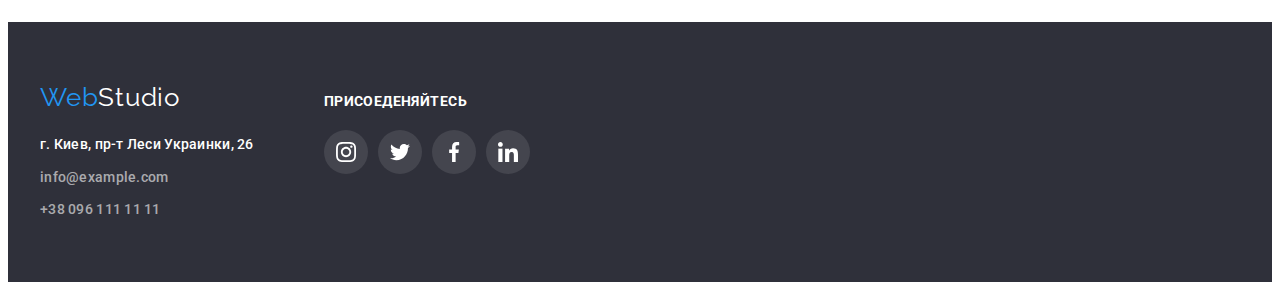
==== commit 0832e273: "Homework" ====
--- a/portfolio.html
+++ b/portfolio.html
@@ -100,9 +100,9 @@
             </li>
           </ul>
 
-          <ul class="portfolio-padding portfolio-img-flex">
-            <li class="list border-box flex-box">
-              <a class="flex-shadow">
+          <ul class="portfolio-img-flex">
+            <li class="list border-box flex-box">
+              <a href="" class="flex-shadow a">
                 <img
                   src="./images/img8.jpg"
                   alt="ноутбук с информацией"
@@ -116,7 +116,7 @@
               </a>
             </li>
             <li class="list border-box flex-box">
-              <a class="flex-shadow">
+              <a href="" class="flex-shadow a">
                 <img
                   src="./images/img9.jpg"
                   alt="постер с баскетболистами"
@@ -124,15 +124,15 @@
                   height="294"
                 />
                 <div class="portfolio-list-test">
-                  <h2 class="portfolio-text text-box">Постер</h2>
-                  <p lang="en" class="portfolio-list text-box">
-                    New Orlean vs Golden Star
-                  </p>
-                </div>
-              </a>
-            </li>
-            <li class="list border-box flex-box">
-              <a class="flex-shadow">
+                  <h2 class="portfolio-text text-box">
+                    Постер New Orlean vs Golden Star
+                  </h2>
+                  <p lang="en" class="portfolio-list text-box">Дизайн</p>
+                </div>
+              </a>
+            </li>
+            <li class="list border-box flex-box">
+              <a href="" class="flex-shadow a">
                 <img
                   src="./images/img10.jpg"
                   alt="логотип ресорана"
@@ -146,7 +146,7 @@
               </a>
             </li>
             <li class="list border-box flex-box">
-              <a class="flex-shadow">
+              <a href="" class="flex-shadow a">
                 <img
                   src="./images/img11.jpg"
                   alt="чёрные большие наушники"
@@ -160,7 +160,7 @@
               </a>
             </li>
             <li class="list border-box flex-box">
-              <a class="flex-shadow">
+              <a href="" class="flex-shadow a">
                 <img
                   src="./images/img12.jpg"
                   alt="коробки"
@@ -174,7 +174,7 @@
               </a>
             </li>
             <li class="list border-box flex-box">
-              <a class="flex-shadow">
+              <a href="" class="flex-shadow a">
                 <img
                   src="./images/img13.jpg"
                   alt="монитор apple"
@@ -190,7 +190,7 @@
               </a>
             </li>
             <li class="list border-box flex-box">
-              <a class="flex-shadow">
+              <a href="" class="flex-shadow a">
                 <img
                   src="./images/img14.jpg"
                   alt="открытая книга"
@@ -206,7 +206,7 @@
               </a>
             </li>
             <li class="list border-box flex-box">
-              <a class="flex-shadow">
+              <a href="" class="flex-shadow a">
                 <img
                   src="./images/img15.jpg"
                   alt="бирка"
@@ -220,7 +220,7 @@
               </a>
             </li>
             <li class="list border-box flex-box">
-              <a class="flex-shadow">
+              <a href="" class="flex-shadow a">
                 <img
                   src="./images/img16.jpg"
                   alt="человек печатает на ноутбуке"
--- a/css/styles.css
+++ b/css/styles.css
@@ -601,7 +601,7 @@
   line-height: 2;
   letter-spacing: 0.06em;
 
-  color: var(--items);
+  color: var(--header-items);
 }
 
 .portfolio-list {
@@ -611,7 +611,7 @@
   line-height: 1, 8;
   letter-spacing: 0.03em;
 
-  color: var(--contakty);
+  color: var(--contacty);
 }
 
 .portfolio-kont {
@@ -653,12 +653,6 @@
   box-shadow: 0px 1px 1px rgba(0, 0, 0, 0.12), 0px 4px 4px rgba(0, 0, 0, 0.06),
     1px 4px 6px rgba(0, 0, 0, 0.16);
 }
-
-/* .flex-shadow:hover,
-.flex-shadow:focus {
-  box-shadow: 0px 1px 1px rgba(0, 0, 0, 0.12), 0px 4px 4px rgba(0, 0, 0, 0.06),
-    1px 4px 6px rgba(0, 0, 0, 0.16);
-} */
 
 .border-box {
   border-bottom: 1px solid #eeeeee;
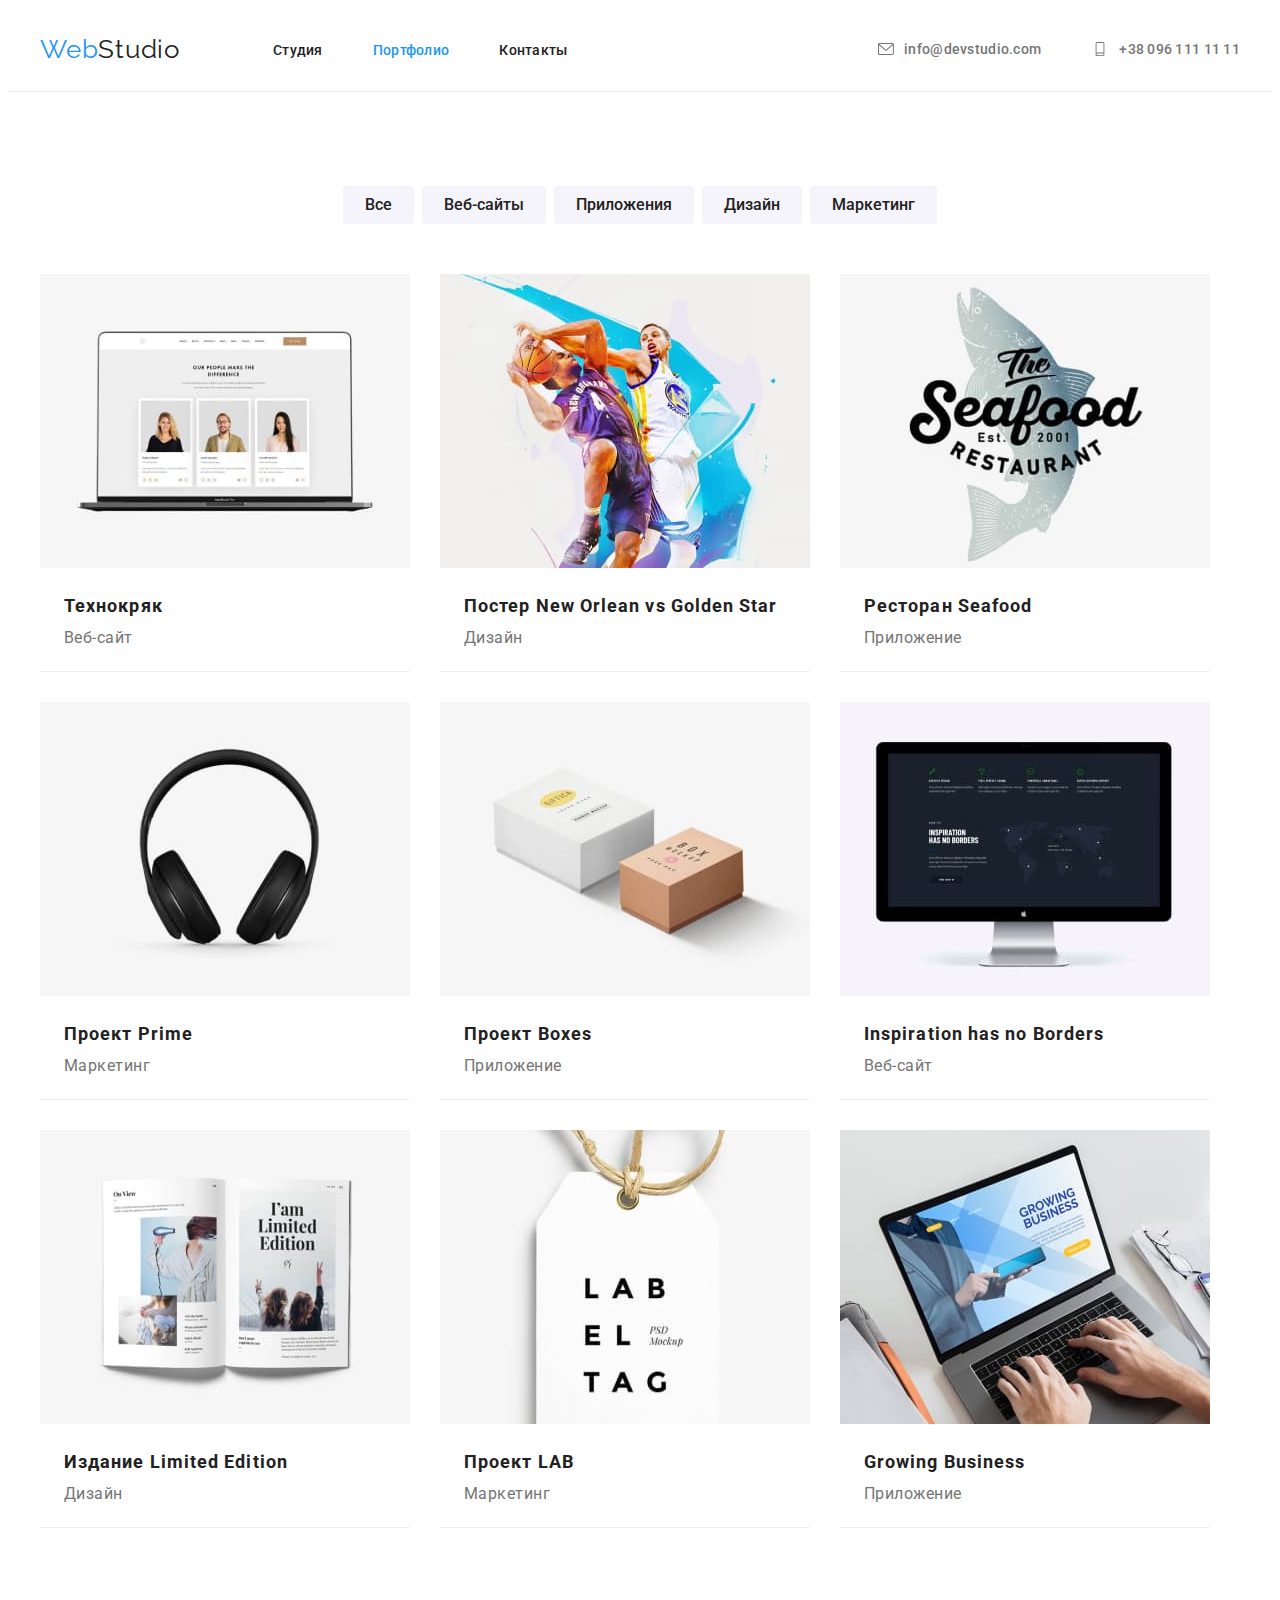
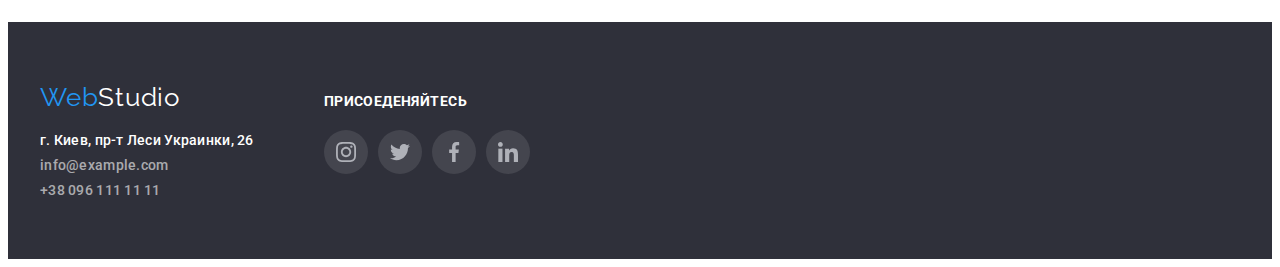
==== commit a19ecf2d: "goit-markup-hw-05" ====
--- a/portfolio.html
+++ b/portfolio.html
@@ -103,12 +103,16 @@
           <ul class="portfolio-img-flex">
             <li class="list border-box flex-box">
               <a href="" class="flex-shadow a">
-                <img
-                  src="./images/img8.jpg"
-                  alt="ноутбук с информацией"
-                  width="370"
-                  height="294"
-                />
+                <article class="">
+                  <div class="produkt-thumb produkt">
+                    <img
+                      src="./images/img8.jpg"
+                      alt="ноутбук с информацией"
+                      width="370"
+                      height="294"
+                    />
+                  </div>
+                </article>
                 <div class="portfolio-list-test">
                   <h2 class="portfolio-text text-box">Технокряк</h2>
                   <p class="portfolio-list text-box">Веб-сайт</p>
--- a/css/styles.css
+++ b/css/styles.css
@@ -178,6 +178,9 @@
 }
 
 .header-contakty {
+  display: flex;
+  align-items: center;
+
   font-family: inherit;
   font-weight: 500;
   font-size: 14px;
@@ -649,9 +652,37 @@
   margin-right: 0;
 }
 
-.flex-box:hover {
+.flex-shadow {
+  display: block;
+}
+
+.flex-shadow:hover,
+.flex-shadow:focus {
   box-shadow: 0px 1px 1px rgba(0, 0, 0, 0.12), 0px 4px 4px rgba(0, 0, 0, 0.06),
     1px 4px 6px rgba(0, 0, 0, 0.16);
+}
+
+.produkt-thumb {
+  position: relative;
+}
+
+.produkt-thumb:hover::before {
+  opacity: 1;
+}
+
+.produkt-thumb::before {
+  padding: 63px 24px;
+  /* top: 50%;
+  left: 50%;
+  transform: translate(-50%, -50%); */
+  position: absolute;
+  display: inline-block;
+  content: "Ресурс предлагает комплексные предложения с разным уровнем функционала и сервисов. Все это позволит посетителю получить исчерпывающие сведения о компании или частном лице.";
+  width: 100%;
+  height: 100%;
+  background: rgba(33, 150, 243, 0.9);
+  color: #ffffff;
+  opacity: 0;
 }
 
 .border-box {
@@ -771,3 +802,41 @@
 
   color: #212121;
 }
+
+.backdrop {
+  position: fixed;
+  top: 0;
+  left: 0;
+  width: 100%;
+  height: 100%;
+
+  background-color: rgba(0, 255, 255, 0.221);
+}
+
+.backdrop.is-hidden {
+  opacity: 0;
+  pointer-events: none;
+}
+
+.modal {
+  position: absolute;
+  top: 50%;
+  left: 50%;
+  transform: translate(-50%, -50%);
+
+  min-height: 400px;
+  min-width: 600px;
+
+  background-color: #ffffff;
+}
+
+/* .close-window {
+  position: absolute;
+  width: 30px;
+  height: 30px;
+  left: 1026px;
+  top: 229px;
+
+  background: #ffffff;
+  border: 1px solid rgba(0, 0, 0, 0.1);
+} */
